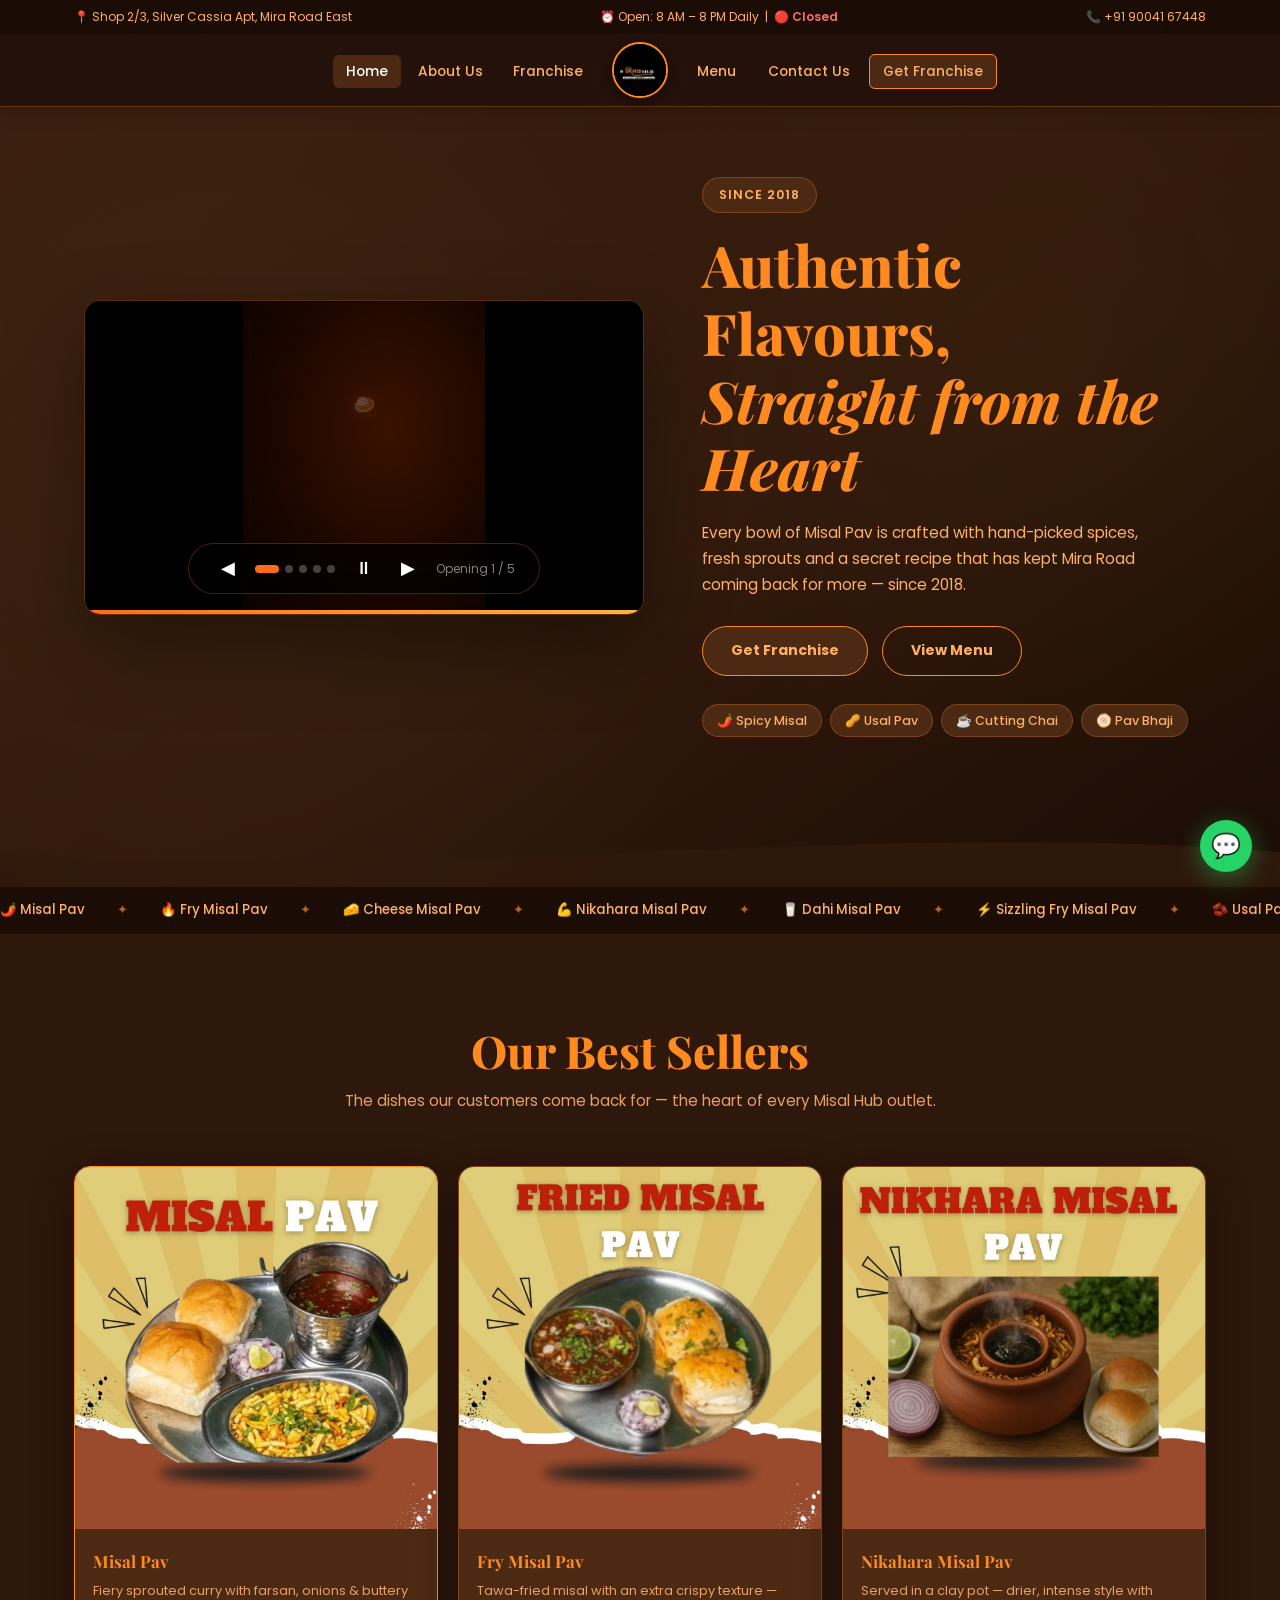
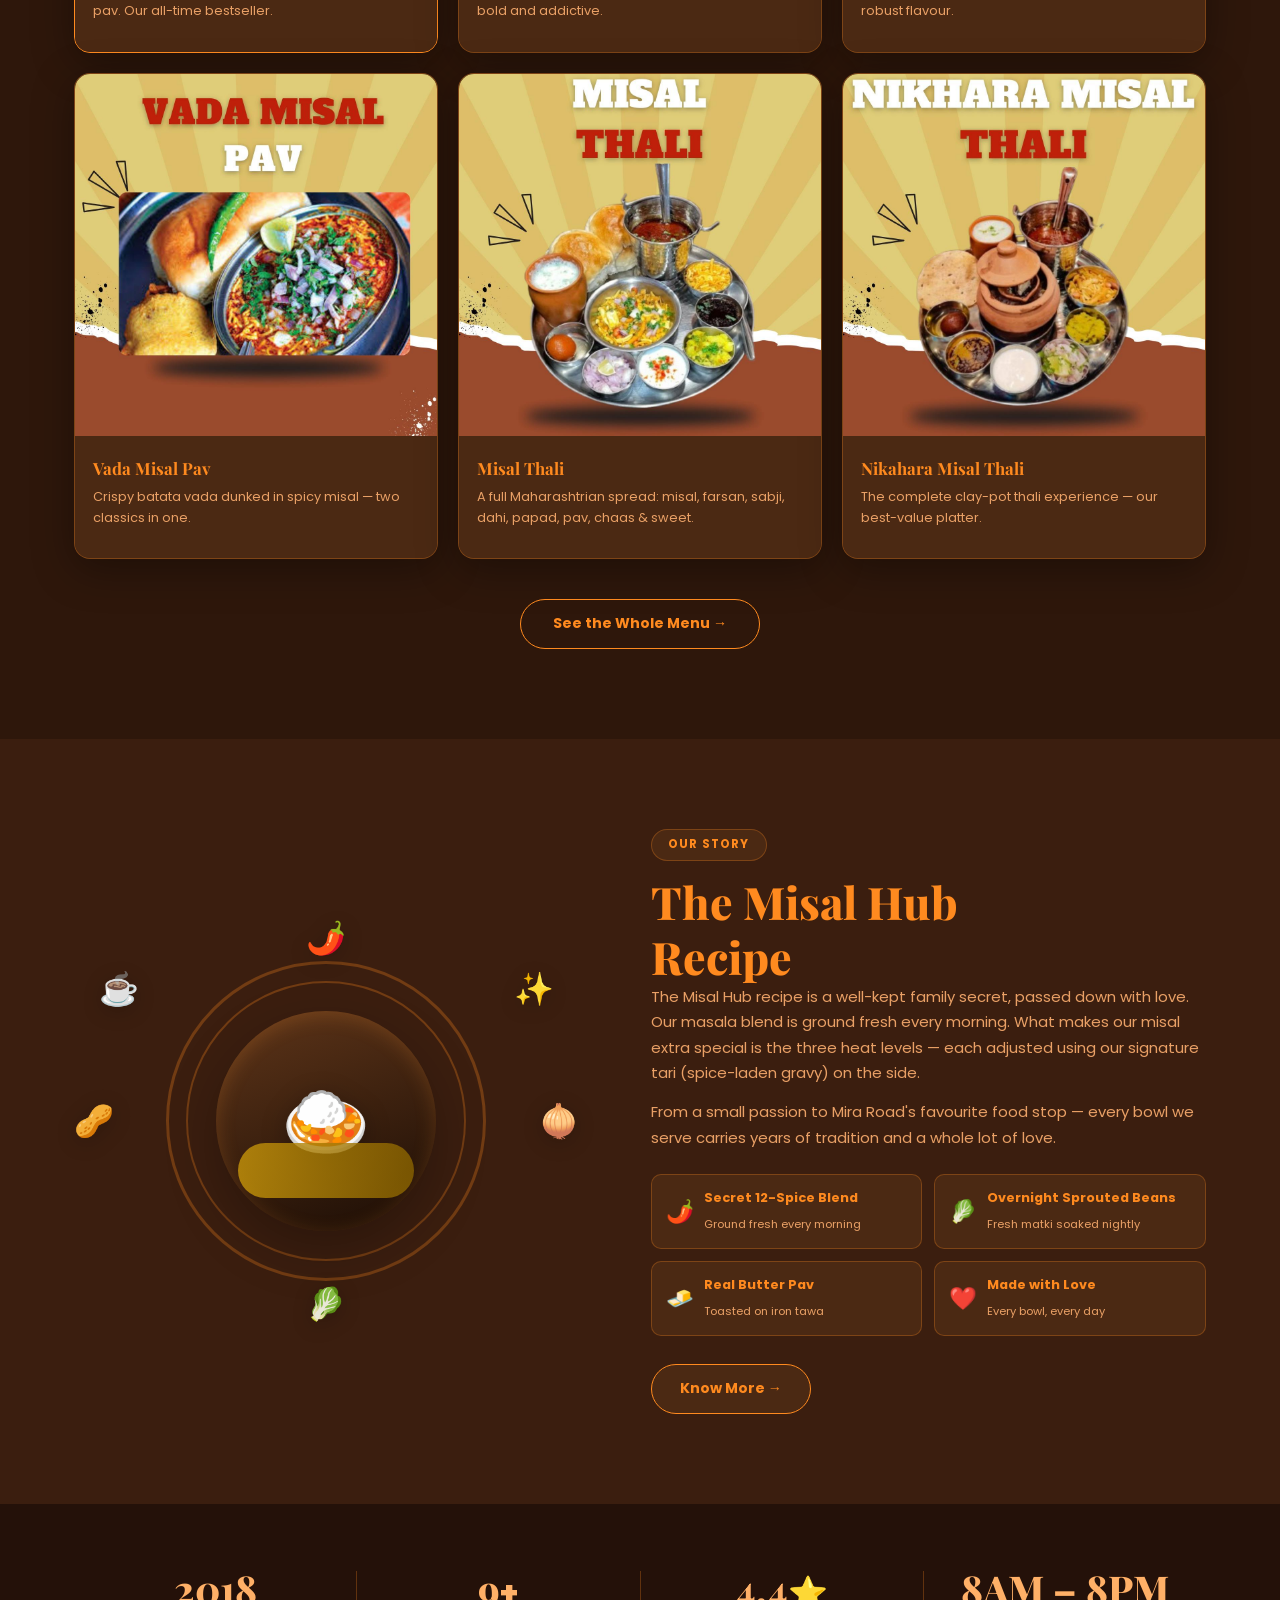
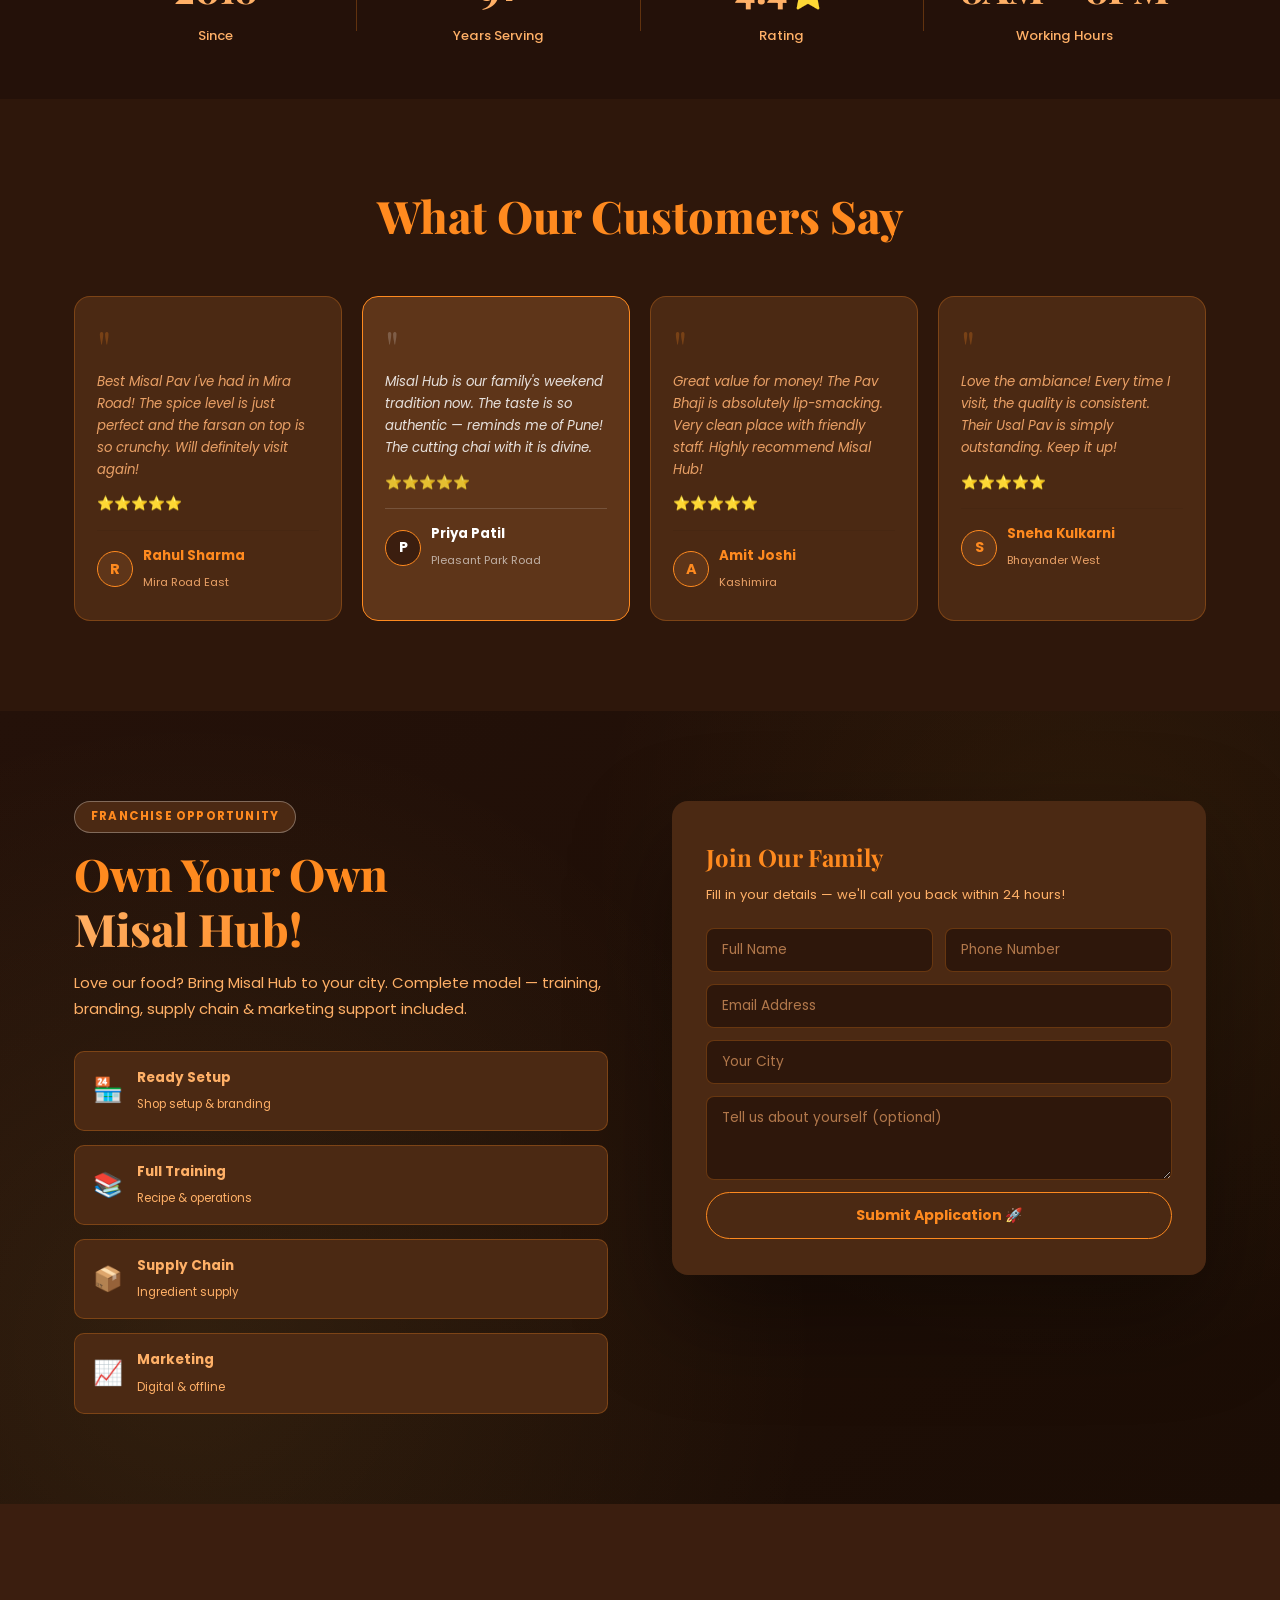
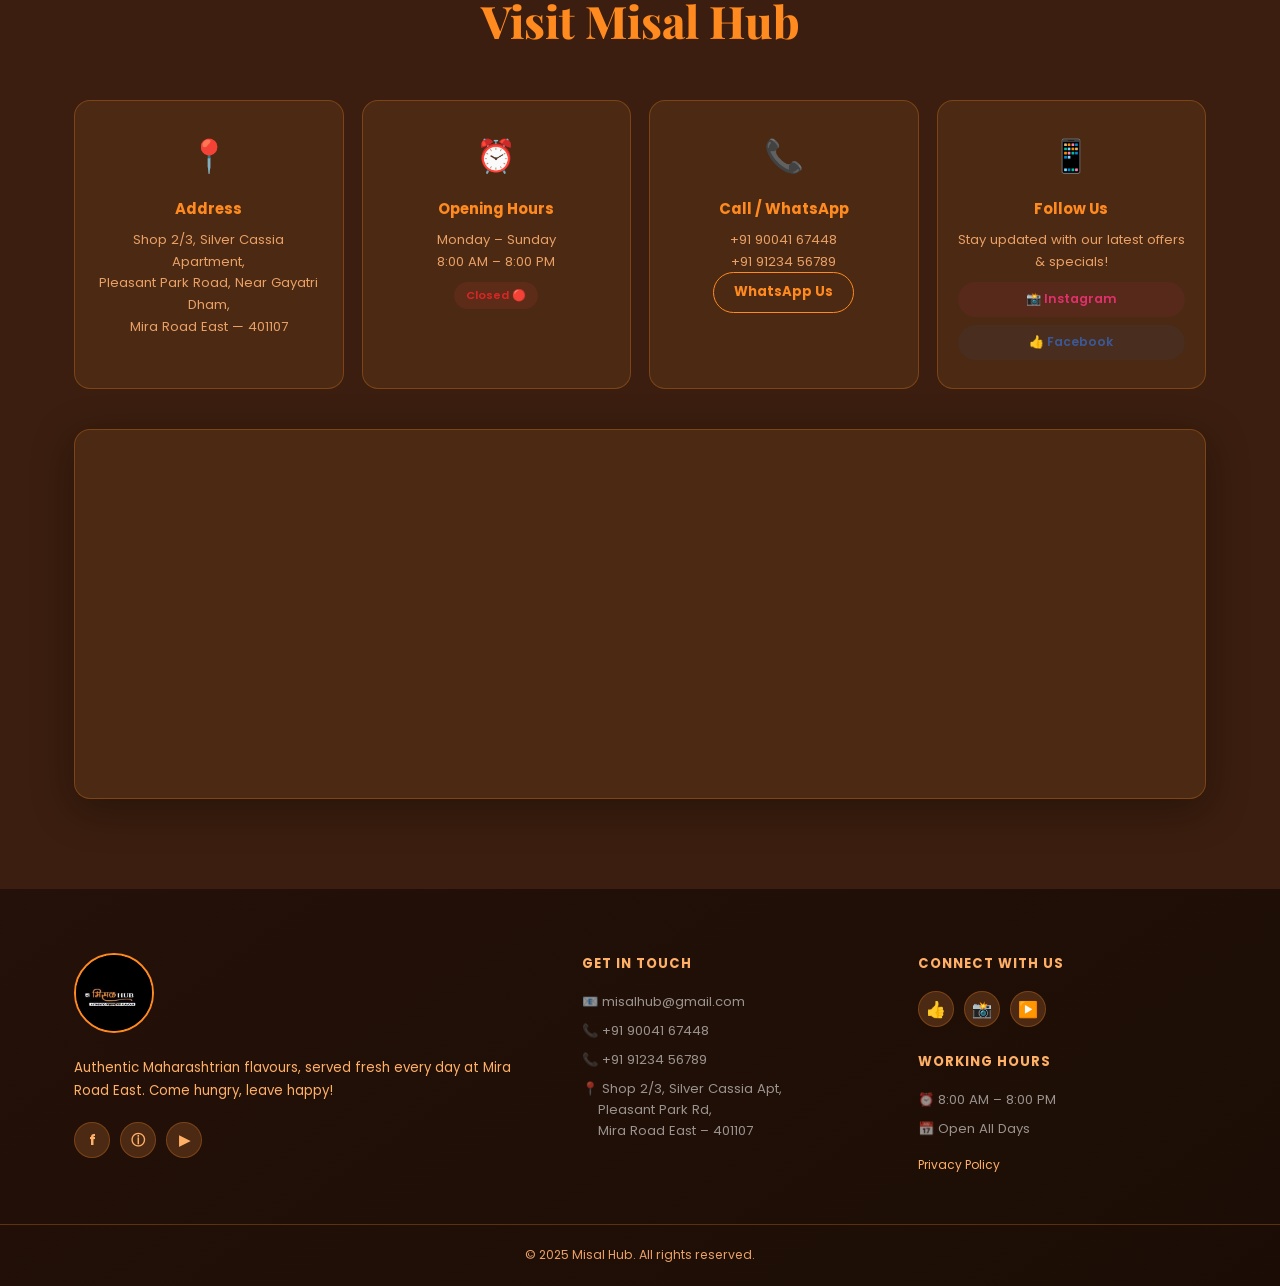
==== index.html @ 24d2374c "Franchise-focused Misal Hub site: brown/orange theme, best sellers, founders Co-Authored-By: Claude " ====
<!DOCTYPE html>
<html lang="en">
<head>
  <meta charset="UTF-8"/>
  <meta name="viewport" content="width=device-width, initial-scale=1.0"/>
  <title>Misal Hub – Authentic Misal Pav | Mira Road East</title>
  <meta name="description" content="Misal Hub – Authentic Maharashtrian Misal Pav in Mira Road East. Visit us at Shop 2/3, Silver Cassia Apartment."/>
  <link rel="preconnect" href="https://fonts.googleapis.com"/>
  <link href="https://fonts.googleapis.com/css2?family=Playfair+Display:ital,wght@0,700;0,800;1,700&family=Poppins:wght@300;400;500;600;700;800&display=swap" rel="stylesheet"/>
  <link rel="stylesheet" href="style.css"/>
  <link rel="stylesheet" href="theme.css"/>
</head>
<body>

  <!-- ===== TOPBAR ===== -->
  <div class="topbar">
    <div class="topbar-inner">
      <span>📍 Shop 2/3, Silver Cassia Apt, Mira Road East</span>
      <span>⏰ Open: 8 AM – 8 PM Daily &nbsp;|&nbsp; <span class="open-live">🟢 Open Now</span></span>
      <span>📞 +91 90041 67448</span>
    </div>
  </div>

  <!-- ===== NAVBAR ===== -->
  <nav class="navbar" id="navbar">
    <div class="nav-inner">
      <!-- Left links -->
      <ul class="nav-links nav-left" id="navLeft">
        <li><a href="#home">Home</a></li>
        <li><a href="about.html">About Us</a></li>
        <li><a href="franchise.html">Franchise</a></li>
      </ul>

      <!-- Center logo -->
      <a href="#home" class="nav-logo">
        <img src="images (5).jpg" alt="Misal Hub Logo"/>
      </a>

      <!-- Right links -->
      <ul class="nav-links nav-right" id="navRight">
        <li><a href="menu.html">Menu</a></li>
        <li><a href="#contact">Contact Us</a></li>
        <li><a href="franchise.html" class="btn-franchise">Get Franchise</a></li>
      </ul>

      <!-- Hamburger (mobile) -->
      <button class="hamburger" id="hamburger">
        <span></span><span></span><span></span>
      </button>
    </div>

    <!-- Mobile drawer -->
    <div class="mobile-drawer" id="mobileDrawer">
      <a href="#home">Home</a>
      <a href="about.html">About Us</a>
      <a href="franchise.html">Franchise</a>
      <a href="menu.html">Menu</a>
      <a href="#contact">Contact Us</a>
      <a href="franchise.html" class="drawer-cta">Get Franchise</a>
    </div>
  </nav>

  <!-- ===== HERO ===== -->
  <section class="hero" id="home">
    <div class="hero-bg-pattern"></div>
    <div class="container hero-grid">

      <!-- Left: promo video / animated visual -->
      <div class="hero-media">
        <div class="hero-video-card">
          <div class="hvc-inner">
            <!-- AI promo video. To use a real video file instead, replace the iframe with:
                 <video src="videos/misalhub.mp4" autoplay muted loop playsinline></video> -->
            <iframe src="promo.html" title="Misal Hub promo video" loading="lazy" allow="autoplay"></iframe>
          </div>
        </div>
      </div>

      <!-- Right: text -->
      <div class="hero-text">
        <div class="hero-eyebrow">Since 2018</div>
        <h1 class="hero-h1">
          Authentic Flavours,<br/>
          <em>Straight from the Heart</em>
        </h1>
        <p class="hero-desc">
          Every bowl of Misal Pav is crafted with hand-picked spices, fresh sprouts and a secret recipe that has kept Mira Road coming back for more — since 2018.
        </p>
        <div class="hero-btns">
          <a href="franchise.html" class="btn btn-gold">Get Franchise</a>
          <a href="menu.html" class="btn btn-outline-w">View Menu</a>
        </div>
        <div class="hero-pills">
          <span>🌶️ Spicy Misal</span>
          <span>🥜 Usal Pav</span>
          <span>☕ Cutting Chai</span>
          <span>🫓 Pav Bhaji</span>
        </div>
      </div>

    </div>
    <div class="hero-wave">
      <svg viewBox="0 0 1440 90" preserveAspectRatio="none"><path d="M0,45 C480,90 960,0 1440,45 L1440,90 L0,90 Z" fill="#fff"/></svg>
    </div>
  </section>

  <!-- ===== MARQUEE ===== -->
  <div class="marquee-bar">
    <div class="marquee-track">
      <span>🌶️ Misal Pav</span><span class="dot">✦</span>
      <span>🔥 Fry Misal Pav</span><span class="dot">✦</span>
      <span>🧀 Cheese Misal Pav</span><span class="dot">✦</span>
      <span>💪 Nikahara Misal Pav</span><span class="dot">✦</span>
      <span>🥛 Dahi Misal Pav</span><span class="dot">✦</span>
      <span>⚡ Sizzling Fry Misal Pav</span><span class="dot">✦</span>
      <span>🫘 Usal Pav</span><span class="dot">✦</span>
      <span>🍱 Misal Thali</span><span class="dot">✦</span>
      <span>🔥 Chulha Misal</span><span class="dot">✦</span>
      <span>🟤 Vada Pav</span><span class="dot">✦</span>
      <span>🧀 Cheese Grill Vada Pav</span><span class="dot">✦</span>
      <span>🥪 Grill Sandwich</span><span class="dot">✦</span>
      <span>🥟 Kanda Bhajiya</span><span class="dot">✦</span>
      <span>☕ Cutting Chai</span><span class="dot">✦</span>
      <span>🍹 Kokam Sarbat</span><span class="dot">✦</span>
      <span>🫓 Chole Puri</span><span class="dot">✦</span>
      <span>🌾 Kande Pohe</span><span class="dot">✦</span>
      <span>🍟 Peri Peri Fries</span><span class="dot">✦</span>
      <span>🌶️ Misal Pav</span><span class="dot">✦</span>
      <span>🔥 Fry Misal Pav</span><span class="dot">✦</span>
      <span>🧀 Cheese Misal Pav</span><span class="dot">✦</span>
      <span>💪 Nikahara Misal Pav</span><span class="dot">✦</span>
      <span>🥛 Dahi Misal Pav</span><span class="dot">✦</span>
      <span>⚡ Sizzling Fry Misal Pav</span><span class="dot">✦</span>
      <span>🫘 Usal Pav</span><span class="dot">✦</span>
      <span>🍱 Misal Thali</span><span class="dot">✦</span>
      <span>🔥 Chulha Misal</span><span class="dot">✦</span>
      <span>🟤 Vada Pav</span><span class="dot">✦</span>
      <span>🧀 Cheese Grill Vada Pav</span><span class="dot">✦</span>
      <span>🥪 Grill Sandwich</span><span class="dot">✦</span>
      <span>🥟 Kanda Bhajiya</span><span class="dot">✦</span>
      <span>☕ Cutting Chai</span><span class="dot">✦</span>
      <span>🍹 Kokam Sarbat</span><span class="dot">✦</span>
      <span>🫓 Chole Puri</span><span class="dot">✦</span>
      <span>🌾 Kande Pohe</span><span class="dot">✦</span>
      <span>🍟 Peri Peri Fries</span><span class="dot">✦</span>
    </div>
  </div>

  <!-- ===== MISAL HUB SPECIAL ===== -->
  <section class="special" id="menu">
    <div class="container">
      <div class="section-hd">
        <h2 class="section-title">Our <span class="gold">Best Sellers</span></h2>
        <p>The dishes our customers come back for — the heart of every Misal Hub outlet.</p>
      </div>
      <div class="special-grid">

        <div class="special-card featured-card">
          <div class="sc-img-wrap">
            <div class="sc-img sc-img-1">
              <img class="sc-photo" src="images/menu/misal-pav.jpg" alt="Misal Pav" loading="lazy" onerror="this.remove()"/>
            </div>
          </div>
          <div class="sc-info">
            <h3>Misal Pav</h3>
            <p>Fiery sprouted curry with farsan, onions & buttery pav. Our all-time bestseller.</p>
          </div>
        </div>

        <div class="special-card">
          <div class="sc-img-wrap">
            <div class="sc-img sc-img-1">
              <img class="sc-photo" src="images/menu/fry-misal-pav.jpg" alt="Fry Misal Pav" loading="lazy" onerror="this.remove()"/>
            </div>
          </div>
          <div class="sc-info">
            <h3>Fry Misal Pav</h3>
            <p>Tawa-fried misal with an extra crispy texture — bold and addictive.</p>
          </div>
        </div>

        <div class="special-card">
          <div class="sc-img-wrap">
            <div class="sc-img sc-img-1">
              <img class="sc-photo" src="images/menu/nikahara-misal-pav.jpg" alt="Nikahara Misal Pav" loading="lazy" onerror="this.remove()"/>
            </div>
          </div>
          <div class="sc-info">
            <h3>Nikahara Misal Pav</h3>
            <p>Served in a clay pot — drier, intense style with robust flavour.</p>
          </div>
        </div>

        <div class="special-card">
          <div class="sc-img-wrap">
            <div class="sc-img sc-img-1">
              <img class="sc-photo" src="images/menu/vada-misal-pav.jpg" alt="Vada Misal Pav" loading="lazy" onerror="this.remove()"/>
            </div>
          </div>
          <div class="sc-info">
            <h3>Vada Misal Pav</h3>
            <p>Crispy batata vada dunked in spicy misal — two classics in one.</p>
          </div>
        </div>

        <div class="special-card">
          <div class="sc-img-wrap">
            <div class="sc-img sc-img-1">
              <img class="sc-photo" src="images/menu/misal-thali.jpg" alt="Misal Thali" loading="lazy" onerror="this.remove()"/>
            </div>
          </div>
          <div class="sc-info">
            <h3>Misal Thali</h3>
            <p>A full Maharashtrian spread: misal, farsan, sabji, dahi, papad, pav, chaas & sweet.</p>
          </div>
        </div>

        <div class="special-card">
          <div class="sc-img-wrap">
            <div class="sc-img sc-img-1">
              <img class="sc-photo" src="images/menu/nikahara-misal-thali.jpg" alt="Nikahara Misal Thali" loading="lazy" onerror="this.remove()"/>
            </div>
          </div>
          <div class="sc-info">
            <h3>Nikahara Misal Thali</h3>
            <p>The complete clay-pot thali experience — our best-value platter.</p>
          </div>
        </div>

      </div>

      <div class="menu-cta-row">
        <a href="menu.html" class="btn btn-outline-dark">See the Whole Menu →</a>
      </div>
    </div>
  </section>

  <!-- ===== ABOUT — circular food image + floating mascots ===== -->
  <section class="about" id="about">
    <div class="container about-grid">

      <!-- left: circular plate with floating mascots -->
      <div class="about-visual">
        <div class="about-ring-outer">
          <div class="about-ring-mid">
            <div class="about-plate">
              <div class="ap-bowl">🍛</div>
              <div class="ap-farsan"></div>
              <div class="ap-pav">🍞</div>
            </div>
          </div>
        </div>
        <!-- floating cartoon mascots -->
        <div class="mascot m-top">🌶️</div>
        <div class="mascot m-left">🥜</div>
        <div class="mascot m-right">🧅</div>
        <div class="mascot m-bottom">🥬</div>
        <div class="mascot m-topleft">☕</div>
        <div class="mascot m-topright">✨</div>
      </div>

      <!-- right: text -->
      <div class="about-copy">
        <div class="pill-tag">Our Story</div>
        <h2 class="section-title">The Misal Hub<br/><span class="gold">Recipe</span></h2>
        <p>The Misal Hub recipe is a well-kept family secret, passed down with love. Our masala blend is ground fresh every morning. What makes our misal extra special is the three heat levels — each adjusted using our signature tari (spice-laden gravy) on the side.</p>
        <p>From a small passion to Mira Road's favourite food stop — every bowl we serve carries years of tradition and a whole lot of love.</p>
        <div class="about-feats">
          <div class="af"><span>🌶️</span><div><strong>Secret 12-Spice Blend</strong><small>Ground fresh every morning</small></div></div>
          <div class="af"><span>🥬</span><div><strong>Overnight Sprouted Beans</strong><small>Fresh matki soaked nightly</small></div></div>
          <div class="af"><span>🧈</span><div><strong>Real Butter Pav</strong><small>Toasted on iron tawa</small></div></div>
          <div class="af"><span>❤️</span><div><strong>Made with Love</strong><small>Every bowl, every day</small></div></div>
        </div>
        <a href="about.html" class="btn btn-gold" style="margin-top:28px;display:inline-flex;">Know More →</a>
      </div>
    </div>
  </section>

  <!-- Stats bar -->
  <div class="stats-cream">
    <div class="container stats-row">
      <div class="stat-block">
        <span class="sn">2018</span>
        <p>Since</p>
      </div>
      <div class="stat-divider"></div>
      <div class="stat-block">
        <span class="sn" data-target="10">0</span><span class="ss">+</span>
        <p>Years Serving</p>
      </div>
      <div class="stat-divider"></div>
      <div class="stat-block">
        <span class="sn" data-target="4.4" data-decimal="1">0</span><span class="ss">⭐</span>
        <p>Rating</p>
      </div>
      <div class="stat-divider"></div>
      <div class="stat-block">
        <span class="sn">8AM – 8PM</span>
        <p>Working Hours</p>
      </div>
    </div>
  </div>

  <!-- ===== TESTIMONIALS ===== -->
  <section class="testimonials">
    <div class="container">
      <div class="section-hd">
        <h2 class="section-title">What Our <span class="gold">Customers Say</span></h2>
      </div>
      <div class="testi-grid">
        <div class="testi-card reveal">
          <div class="tc-quote">"</div>
          <p>Best Misal Pav I've had in Mira Road! The spice level is just perfect and the farsan on top is so crunchy. Will definitely visit again!</p>
          <div class="tc-stars">⭐⭐⭐⭐⭐</div>
          <div class="tc-person">
            <div class="tc-av">R</div>
            <div><strong>Rahul Sharma</strong><small>Mira Road East</small></div>
          </div>
        </div>
        <div class="testi-card highlight reveal">
          <div class="tc-quote">"</div>
          <p>Misal Hub is our family's weekend tradition now. The taste is so authentic — reminds me of Pune! The cutting chai with it is divine.</p>
          <div class="tc-stars">⭐⭐⭐⭐⭐</div>
          <div class="tc-person">
            <div class="tc-av">P</div>
            <div><strong>Priya Patil</strong><small>Pleasant Park Road</small></div>
          </div>
        </div>
        <div class="testi-card reveal">
          <div class="tc-quote">"</div>
          <p>Great value for money! The Pav Bhaji is absolutely lip-smacking. Very clean place with friendly staff. Highly recommend Misal Hub!</p>
          <div class="tc-stars">⭐⭐⭐⭐⭐</div>
          <div class="tc-person">
            <div class="tc-av">A</div>
            <div><strong>Amit Joshi</strong><small>Kashimira</small></div>
          </div>
        </div>
        <div class="testi-card reveal">
          <div class="tc-quote">"</div>
          <p>Love the ambiance! Every time I visit, the quality is consistent. Their Usal Pav is simply outstanding. Keep it up!</p>
          <div class="tc-stars">⭐⭐⭐⭐⭐</div>
          <div class="tc-person">
            <div class="tc-av">S</div>
            <div><strong>Sneha Kulkarni</strong><small>Bhayander West</small></div>
          </div>
        </div>
      </div>
    </div>
  </section>

  <!-- ===== FRANCHISE ===== -->
  <section class="franchise" id="franchise">
    <div class="franchise-gold-bg">
      <div class="container franchise-grid">
        <div class="franchise-copy">
          <div class="pill-tag light">Franchise Opportunity</div>
          <h2 class="section-title white">Own Your Own<br/><span class="gold-text">Misal Hub!</span></h2>
          <p>Love our food? Bring Misal Hub to your city. Complete model — training, branding, supply chain & marketing support included.</p>
          <div class="fr-perks">
            <div class="fr-perk reveal"><span>🏪</span><div><strong>Ready Setup</strong><small>Shop setup & branding</small></div></div>
            <div class="fr-perk reveal"><span>📚</span><div><strong>Full Training</strong><small>Recipe & operations</small></div></div>
            <div class="fr-perk reveal"><span>📦</span><div><strong>Supply Chain</strong><small>Ingredient supply</small></div></div>
            <div class="fr-perk reveal"><span>📈</span><div><strong>Marketing</strong><small>Digital & offline</small></div></div>
          </div>
        </div>
        <div class="franchise-form-wrap">
          <div class="franchise-form-card">
            <h3>Join Our Family</h3>
            <p class="fc-sub">Fill in your details — we'll call you back within 24 hours!</p>
            <form id="franchiseForm">
              <div class="form-row">
                <input type="text" placeholder="Full Name" required/>
                <input type="tel" placeholder="Phone Number" required/>
              </div>
              <input type="email" placeholder="Email Address" required/>
              <input type="text" placeholder="Your City" required/>
              <textarea placeholder="Tell us about yourself (optional)" rows="3"></textarea>
              <button type="submit" class="btn btn-gold full-w">Submit Application 🚀</button>
            </form>
          </div>
        </div>
      </div>
    </div>
  </section>

  <!-- ===== CONTACT ===== -->
  <section class="contact" id="contact">
    <div class="container">
      <div class="section-hd">
        <h2 class="section-title">Visit <span class="gold">Misal Hub</span></h2>
      </div>
      <div class="contact-grid">
        <div class="contact-card reveal">
          <div class="cc-icon">📍</div>
          <h4>Address</h4>
          <p>Shop 2/3, Silver Cassia Apartment,<br/>Pleasant Park Road, Near Gayatri Dham,<br/>Mira Road East — 401107</p>
        </div>
        <div class="contact-card reveal">
          <div class="cc-icon">⏰</div>
          <h4>Opening Hours</h4>
          <p>Monday – Sunday<br/>8:00 AM – 8:00 PM</p>
          <span class="open-badge">Open Now 🟢</span>
        </div>
        <div class="contact-card reveal">
          <div class="cc-icon">📞</div>
          <h4>Call / WhatsApp</h4>
          <p>+91 90041 67448<br/>+91 91234 56789</p>
          <a href="https://wa.me/919004167448" class="btn btn-gold btn-sm" target="_blank">WhatsApp Us</a>
        </div>
        <div class="contact-card reveal">
          <div class="cc-icon">📱</div>
          <h4>Follow Us</h4>
          <p>Stay updated with our latest offers & specials!</p>
          <div class="soc-row">
            <a href="#" class="soc-btn ig">📸 Instagram</a>
            <a href="#" class="soc-btn fb">👍 Facebook</a>
          </div>
        </div>
      </div>
      <div class="map-wrap reveal">
        <iframe src="https://www.google.com/maps/embed?pb=!1m18!1m12!1m3!1d3763.2637845027457!2d72.85905!3d19.28920!2m3!1f0!2f0!3f0!3m2!1i1024!2i768!4f13.1!3m3!1m2!1s0x0%3A0x0!2zMTnCsDE3JzIxLjEiTiA3MsKwNTEnMzIuNiJF!5e0!3m2!1sen!2sin!4v1234567890"
          width="100%" height="360" style="border:0;" allowfullscreen="" loading="lazy" title="Misal Hub Location"></iframe>
      </div>
    </div>
  </section>

  <!-- ===== FOOTER ===== -->
  <footer class="footer">
    <div class="footer-gold">
      <div class="container footer-grid">
        <div class="footer-brand">
          <img src="images (5).jpg" alt="Misal Hub" class="footer-logo"/>
          <p>Authentic Maharashtrian flavours, served fresh every day at Mira Road East. Come hungry, leave happy!</p>
          <div class="footer-socials">
            <a href="#" class="fs-btn fb-btn">f</a>
            <a href="#" class="fs-btn ig-btn">&#9432;</a>
            <a href="#" class="fs-btn yt-btn">▶</a>
          </div>
        </div>
        <div class="footer-col">
          <h5>Get In Touch</h5>
          <ul>
            <li>📧 misalhub@gmail.com</li>
            <li>📞 +91 90041 67448</li>
            <li>📞 +91 91234 56789</li>
            <li>📍 Shop 2/3, Silver Cassia Apt,<br/>&nbsp;&nbsp;&nbsp;&nbsp;Pleasant Park Rd,<br/>&nbsp;&nbsp;&nbsp;&nbsp;Mira Road East – 401107</li>
          </ul>
        </div>
        <div class="footer-col">
          <h5>Connect With Us</h5>
          <div class="footer-social-icons">
            <a href="#" title="Facebook">👍</a>
            <a href="#" title="Instagram">📸</a>
            <a href="#" title="YouTube">▶️</a>
          </div>
          <h5 style="margin-top:24px;">Working Hours</h5>
          <ul>
            <li>⏰ 8:00 AM – 8:00 PM</li>
            <li>📅 Open All Days</li>
          </ul>
          <a href="#" class="footer-privacy">Privacy Policy</a>
        </div>
      </div>
      <div class="footer-bottom">
        <p>© 2025 Misal Hub. All rights reserved.</p>
      </div>
    </div>
  </footer>

  <!-- WhatsApp float -->
  <a href="https://wa.me/919004167448" class="wa-float" target="_blank" title="Chat on WhatsApp">💬</a>

  <!-- Scroll top -->
  <button class="scroll-top" id="scrollTop">↑</button>

  <script src="script.js"></script>
</body>
</html>
---- style.css ----
/* ============================================
   MISAL HUB — STYLESHEET v3
   Golden theme inspired by baithack.com
   ============================================ */

@import url('https://fonts.googleapis.com/css2?family=Playfair+Display:ital,wght@0,700;0,800;1,700&family=Poppins:wght@300;400;500;600;700;800&display=swap');

:root {
  --gold:       #C8960A;
  --gold-dark:  #A67800;
  --gold-light: #E8B020;
  --gold-bg:    #B8860B;
  --gold-deep:  #8B6400;
  --red:        #C8291A;
  --green:      #2D7A2D;
  --amber:      #D4820A;
  --dark:       #1A0A00;
  --text:       #2C1A00;
  --text-lt:    #6B4A20;
  --cream:      #FFF9F0;
  --cream-2:    #FFF3DE;
  --white:      #FFFFFF;
  --border:     rgba(200,150,10,0.2);
  --shadow:     0 10px 40px rgba(0,0,0,0.1);
  --shadow-lg:  0 20px 60px rgba(0,0,0,0.15);
  --r:          16px;
  --r-sm:       10px;
  --t:          0.28s cubic-bezier(0.4,0,0.2,1);
}

*, *::before, *::after { margin:0; padding:0; box-sizing:border-box; }
html { scroll-behavior: smooth; }
body { font-family:'Poppins',sans-serif; background:#fff; color:var(--text); line-height:1.7; overflow-x:hidden; }
::-webkit-scrollbar { width:5px; }
::-webkit-scrollbar-track { background:var(--cream); }
::-webkit-scrollbar-thumb { background:var(--gold); border-radius:3px; }

.container { max-width:1180px; margin:0 auto; padding:0 24px; }
.gold { color:var(--gold); }
.white { color:#fff; }
.gold-text {
  background: linear-gradient(120deg, #FFD700, #E8B020);
  -webkit-background-clip: text; -webkit-text-fill-color: transparent; background-clip: text;
}

.section-title {
  font-family:'Playfair Display',serif;
  font-size: clamp(1.9rem,3.5vw,2.8rem);
  font-weight:800; line-height:1.22; color:var(--dark);
}
.section-title.white { color:#fff; }
.section-hd { text-align:center; margin-bottom:52px; }
.section-hd p { color:var(--text-lt); margin-top:10px; font-size:0.95rem; }

.pill-tag {
  display:inline-flex; align-items:center;
  background:rgba(200,150,10,0.1); border:1px solid rgba(200,150,10,0.3);
  color:var(--gold); padding:5px 16px; border-radius:50px;
  font-size:0.73rem; font-weight:700; letter-spacing:1.2px;
  text-transform:uppercase; margin-bottom:14px;
}
.pill-tag.light { background:rgba(255,255,255,0.15); border-color:rgba(255,255,255,0.3); color:#fff; }

/* BUTTONS */
.btn {
  display:inline-flex; align-items:center; gap:8px;
  padding:12px 28px; border-radius:50px;
  font-family:'Poppins',sans-serif; font-size:0.88rem; font-weight:700;
  text-decoration:none; cursor:pointer; border:none;
  transition:all var(--t); white-space:nowrap;
}
.btn-gold { background:var(--gold); color:#fff; box-shadow:0 6px 22px rgba(200,150,10,0.4); }
.btn-gold:hover { background:var(--gold-light); transform:translateY(-2px); box-shadow:0 10px 28px rgba(200,150,10,0.5); }
.btn-outline-w { background:transparent; color:#fff; border:2px solid rgba(255,255,255,0.7); }
.btn-outline-w:hover { background:rgba(255,255,255,0.15); transform:translateY(-2px); }
.btn-outline-gold { background:transparent; color:#fff; border:2px solid #fff; padding:11px 32px; }
.btn-outline-gold:hover { background:#fff; color:var(--gold-dark); }
.btn-sm { padding:8px 20px; font-size:0.82rem; }
.btn-franchise {
  background:var(--gold); color:#fff; padding:9px 22px; border-radius:6px;
  font-size:0.82rem; font-weight:700; text-decoration:none;
  box-shadow:0 4px 16px rgba(200,150,10,0.4);
  transition:all var(--t);
}
.btn-franchise:hover { background:var(--gold-light); transform:translateY(-2px); }
.full-w { width:100%; justify-content:center; }

/* ===== TOPBAR ===== */
.topbar {
  background:var(--dark);
  padding:7px 0;
  font-size:0.75rem;
  color:rgba(255,255,255,0.65);
}
.topbar-inner {
  max-width:1180px; margin:0 auto; padding:0 24px;
  display:flex; justify-content:space-between; align-items:center;
  flex-wrap:wrap; gap:8px;
}
.open-live { color:#4ade80; font-weight:600; }

/* ===== NAVBAR ===== */
.navbar {
  position:sticky; top:0; z-index:1000;
  background:var(--gold-bg);
  box-shadow:0 3px 20px rgba(0,0,0,0.2);
  transition:all var(--t);
}
.navbar.scrolled { background:rgba(184,134,11,0.97); backdrop-filter:blur(12px); }

.nav-inner {
  max-width:1180px; margin:0 auto; padding:0 24px;
  display:grid; grid-template-columns:1fr auto 1fr;
  align-items:center; height:72px;
  gap:16px;
}
.nav-links { display:flex; list-style:none; align-items:center; gap:4px; }
.nav-left  { justify-content:flex-end; }
.nav-right { justify-content:flex-start; gap:6px; }
.nav-links a {
  text-decoration:none; color:rgba(255,255,255,0.88);
  font-size:0.86rem; font-weight:500; padding:7px 13px;
  border-radius:6px; transition:all var(--t);
}
.nav-links a:hover, .nav-links a.active {
  color:#fff; background:rgba(255,255,255,0.15);
}

.nav-logo {
  display:flex; align-items:center; justify-content:center;
  text-decoration:none;
}
.nav-logo img {
  height:56px; width:56px;
  border-radius:50%;
  object-fit:cover;
  border:2px solid rgba(255,255,255,0.4);
  box-shadow:0 4px 16px rgba(0,0,0,0.3);
  transition:all var(--t);
}
.nav-logo img:hover { transform:scale(1.05); border-color:rgba(255,255,255,0.8); }

.hamburger {
  display:none; flex-direction:column; gap:5px;
  background:none; border:none; cursor:pointer; padding:4px;
}
.hamburger span {
  display:block; width:22px; height:2px;
  background:#fff; border-radius:2px; transition:all var(--t);
}

/* mobile drawer */
.mobile-drawer {
  display:none; flex-direction:column; gap:0;
  background:var(--gold-dark); padding-bottom:12px;
}
.mobile-drawer a {
  text-decoration:none; color:rgba(255,255,255,0.88);
  font-size:0.9rem; font-weight:500;
  padding:13px 24px; border-bottom:1px solid rgba(255,255,255,0.08);
  transition:all var(--t);
}
.mobile-drawer a:hover { background:rgba(255,255,255,0.1); color:#fff; }
.mobile-drawer .drawer-cta {
  margin:12px 24px 0; background:var(--gold-light);
  border-radius:8px; text-align:center; border:none;
}
.mobile-drawer.open { display:flex; }

/* ===== HERO ===== */
.hero {
  background:linear-gradient(145deg, var(--gold-bg) 0%, var(--gold-dark) 60%, #6B4800 100%);
  padding:70px 0 0; position:relative; overflow:hidden;
}
.hero-bg-pattern {
  position:absolute; inset:0;
  background-image: radial-gradient(circle at 20% 50%, rgba(255,220,100,0.08) 0%, transparent 50%),
                    radial-gradient(circle at 80% 30%, rgba(255,200,50,0.06) 0%, transparent 40%);
  pointer-events:none;
}
.hero-grid {
  display:grid; grid-template-columns:1fr 1fr;
  gap:48px; align-items:center;
  padding-bottom:80px;
}

/* hero media / animated card */
.hero-media { display:flex; justify-content:center; align-items:center; }
.hero-video-card {
  position:relative; width:380px; height:300px;
}
.hvc-inner {
  width:100%; height:100%;
  background:rgba(0,0,0,0.35);
  border-radius:var(--r);
  border:1px solid rgba(255,220,100,0.2);
  overflow:hidden;
  position:relative;
  box-shadow:0 30px 80px rgba(0,0,0,0.4);
  backdrop-filter:blur(4px);
}

/* food scene inside card */
.food-scene {
  position:absolute; inset:0;
  display:flex; align-items:center; justify-content:center;
  gap:20px;
}
.fs-plate {
  width:150px; height:150px;
  background:linear-gradient(180deg, #c43a00, #8b2200);
  border-radius:50%;
  display:flex; align-items:center; justify-content:center;
  position:relative;
  box-shadow:0 10px 30px rgba(0,0,0,0.4);
  animation:platePulse 3s ease-in-out infinite;
}
@keyframes platePulse { 0%,100%{transform:scale(1);} 50%{transform:scale(1.03);} }
.fs-curry {
  position:absolute; inset:10px; background:linear-gradient(160deg,#d44500,#8b2200);
  border-radius:50%; opacity:0.7;
}
.fs-farsan {
  position:absolute; bottom:20px; left:15px; right:15px; height:30px;
  background:linear-gradient(90deg,#c8960a,#8b6400);
  border-radius:30px; opacity:0.85;
}
.fs-garnish {
  position:relative; z-index:2; font-size:2.5rem;
  animation:garnishBob 2s ease-in-out infinite;
}
@keyframes garnishBob { 0%,100%{transform:translateY(0);} 50%{transform:translateY(-6px);} }

.fs-pav {
  font-size:2.8rem;
  animation:pavBob 2.5s ease-in-out infinite;
  filter:drop-shadow(0 4px 8px rgba(0,0,0,0.3));
}
@keyframes pavBob { 0%,100%{transform:translateY(0) rotate(-5deg);} 50%{transform:translateY(-8px) rotate(5deg);} }

.fs-chai {
  position:absolute; top:20px; right:24px; font-size:2rem;
  animation:chaiBob 3s ease-in-out infinite reverse;
}
@keyframes chaiBob { 0%,100%{transform:translateY(0);} 50%{transform:translateY(-10px);} }

/* steam */
.steam {
  position:absolute; top:30px; width:4px;
  background:linear-gradient(180deg,transparent,rgba(255,255,255,0.2),transparent);
  border-radius:4px; animation:steamUp 3s ease-in-out infinite; opacity:0;
}
.s1 { left:38%; --d:3s; --del:0s; height:50px; }
.s2 { left:48%; --d:3.5s; --del:0.5s; height:65px; }
.s3 { left:58%; --d:4s; --del:1s; height:40px; }
@keyframes steamUp {
  0%   { opacity:0; transform:translateY(0) scaleX(1); }
  40%  { opacity:0.6; }
  100% { opacity:0; transform:translateY(-80px) scaleX(2); }
}

/* spice particles */
.spice-p {
  position:absolute; font-size:1.2rem;
  animation:spiceFloat var(--sd,4s) var(--sdel,0s) ease-in-out infinite;
}
.p1 { top:20%; left:10%; --sd:4s; --sdel:0s; }
.p2 { top:30%; right:10%; --sd:3s; --sdel:1s; }
.p3 { bottom:25%; left:15%; --sd:5s; --sdel:0.5s; }
@keyframes spiceFloat {
  0%,100%{transform:translateY(0) rotate(0deg);opacity:0.6;}
  50%{transform:translateY(-20px) rotate(20deg);opacity:1;}
}

.hvc-label {
  position:absolute; bottom:0; left:0; right:0;
  background:linear-gradient(0deg,rgba(0,0,0,0.7),transparent);
  padding:28px 16px 14px;
  font-size:0.82rem; color:rgba(255,255,255,0.8); font-weight:500;
  display:flex; align-items:center; gap:8px;
}
.hvc-badge {
  background:#e53e3e; color:#fff; font-size:0.65rem; font-weight:700;
  padding:2px 8px; border-radius:4px; letter-spacing:1px;
  animation:blink 1.5s ease-in-out infinite;
}
@keyframes blink { 0%,100%{opacity:1;} 50%{opacity:0.4;} }

/* floating chips around card */
.float-chip {
  position:absolute; background:#fff;
  border-radius:50px; padding:7px 16px;
  font-size:0.78rem; font-weight:700; color:var(--dark);
  box-shadow:0 6px 20px rgba(0,0,0,0.2);
  white-space:nowrap;
}
.fc1 { top:-16px; left:-10px; animation:chipFloat 4s ease-in-out infinite; }
.fc2 { top:40%; right:-20px; animation:chipFloat 5s ease-in-out infinite reverse; }
.fc3 { bottom:-16px; left:20%; animation:chipFloat 3.5s ease-in-out infinite; }
@keyframes chipFloat { 0%,100%{transform:translateY(0);} 50%{transform:translateY(-8px);} }

/* hero text */
.hero-text { color:#fff; }
.hero-eyebrow {
  display:inline-flex; align-items:center; gap:8px;
  background:rgba(255,255,255,0.12); border:1px solid rgba(255,255,255,0.25);
  color:rgba(255,255,255,0.85); padding:6px 16px; border-radius:50px;
  font-size:0.78rem; font-weight:600; letter-spacing:1px;
  text-transform:uppercase; margin-bottom:18px;
  animation:fadeUp 0.8s ease 0.1s both;
}
.hero-h1 {
  font-family:'Playfair Display',serif;
  font-size:clamp(2.3rem,4.5vw,3.6rem);
  font-weight:800; line-height:1.18; color:#fff;
  margin-bottom:18px;
  animation:fadeUp 0.8s ease 0.2s both;
}
.hero-h1 em { font-style:italic; color:#FFD700; -webkit-text-fill-color:#FFD700; }
.hero-desc {
  color:rgba(255,255,255,0.72); font-size:0.95rem; max-width:440px;
  margin-bottom:28px; animation:fadeUp 0.8s ease 0.3s both;
}
.hero-btns { display:flex; gap:14px; flex-wrap:wrap; margin-bottom:28px; animation:fadeUp 0.8s ease 0.4s both; }
.hero-pills { display:flex; flex-wrap:wrap; gap:8px; animation:fadeUp 0.8s ease 0.5s both; }
.hero-pills span {
  background:rgba(255,255,255,0.1); border:1px solid rgba(255,255,255,0.2);
  color:rgba(255,255,255,0.85); padding:5px 14px; border-radius:50px;
  font-size:0.78rem; font-weight:500;
}

.hero-wave { margin-top:0; line-height:0; }
.hero-wave svg { display:block; width:100%; height:70px; }

@keyframes fadeUp { from{opacity:0;transform:translateY(24px);} to{opacity:1;transform:translateY(0);} }

/* ===== MARQUEE ===== */
.marquee-bar { background:var(--dark); overflow:hidden; padding:12px 0; }
.marquee-track {
  display:flex; gap:32px; width:max-content;
  animation:marquee 22s linear infinite;
}
.marquee-track span { color:rgba(255,255,255,0.75); font-size:0.83rem; font-weight:500; white-space:nowrap; }
.marquee-track .dot { color:var(--gold); opacity:0.7; }
@keyframes marquee { from{transform:translateX(0);} to{transform:translateX(-50%);} }

/* ===== SPECIAL SECTION ===== */
.special { padding:90px 0; background:#fff; }

.special-grid {
  display:grid; grid-template-columns:repeat(4,1fr);
  gap:20px; margin-bottom:40px;
}
.special-card {
  background:#fff; border-radius:var(--r);
  border:1px solid rgba(0,0,0,0.07);
  overflow:hidden;
  box-shadow:var(--shadow);
  transition:all var(--t);
  display:flex; flex-direction:column;
}
.special-card:hover { transform:translateY(-8px); box-shadow:var(--shadow-lg); }
.featured-card { border-color:rgba(200,150,10,0.3); }

.sc-img-wrap { position:relative; }
.sc-img {
  height:220px; position:relative; overflow:hidden;
  display:flex; align-items:center; justify-content:center;
}
.sc-img-1 { background:linear-gradient(135deg,#1a0800,#3a1500); }
.sc-img-2 { background:linear-gradient(135deg,#0a1a08,#1a3a10); }
.sc-img-3 { background:linear-gradient(135deg,#1a0f00,#3a2200); }

/* food visual inside card */
.sc-food-visual {
  display:flex; flex-direction:column; align-items:center;
  animation:platePulse 3s ease-in-out infinite;
}
.sv-bowl { font-size:5rem; filter:drop-shadow(0 8px 16px rgba(0,0,0,0.4)); }
.sv-extras { display:flex; gap:8px; margin-top:6px; font-size:1.2rem; }

/* diagonal banner */
.sc-banner {
  position:absolute; bottom:0; left:0;
  width:0; height:0; display:flex; flex-direction:column;
  justify-content:flex-end; padding:16px 18px;
  clip-path:polygon(0 0, 55% 100%, 0 100%);
  width:160px; height:160px;
}
.sc-banner.red   { background:linear-gradient(135deg,#c8291a,#8b1a0f); }
.sc-banner.green { background:linear-gradient(135deg,#2d7a2d,#1a4a1a); }
.sc-banner.amber { background:linear-gradient(135deg,#d4820a,#8b5500); }
.sc-adj { font-size:1.3rem; font-weight:800; color:#fff; font-style:italic; line-height:1; }
.sc-noun { font-size:0.7rem; color:rgba(255,255,255,0.8); font-weight:600; letter-spacing:1px; text-transform:uppercase; }

/* mascot emoji floating on card */
.sc-mascot {
  position:absolute; top:12px; right:16px; font-size:2rem;
  animation:chipFloat 3s ease-in-out infinite;
  filter:drop-shadow(0 4px 8px rgba(0,0,0,0.3));
}

.sc-info { padding:18px 18px 8px; flex:1; }
.sc-info h3 { font-family:'Playfair Display',serif; font-size:1.05rem; color:var(--dark); margin-bottom:5px; }
.sc-info p { color:var(--text-lt); font-size:0.8rem; line-height:1.6; margin-bottom:8px; }
.sc-badge { display:inline-block; background:var(--gold); color:#fff; font-size:0.65rem; font-weight:700; padding:3px 10px; border-radius:50px; letter-spacing:0.5px; text-transform:uppercase; }

.sc-btn {
  margin:0 18px 18px;
  display:flex; align-items:center; justify-content:center; gap:6px;
  padding:11px 18px; border-radius:50px;
  background:var(--gold); color:#fff;
  font-size:0.82rem; font-weight:700; text-decoration:none;
  transition:all var(--t);
}
.sc-btn:hover { background:var(--gold-light); transform:translateY(-2px); }

.menu-cta-row { text-align:center; margin-top:16px; }
.btn-outline-dark {
  background:transparent; color:var(--dark); border:2px solid var(--dark);
  padding:12px 32px; border-radius:50px; font-weight:700; font-size:0.88rem;
  text-decoration:none; display:inline-flex; align-items:center; gap:8px; transition:all var(--t);
}
.btn-outline-dark:hover { background:var(--dark); color:#fff; transform:translateY(-2px); }

/* ===== ABOUT ===== */
.about { padding:90px 0; background:var(--cream); }
.about-grid { display:grid; grid-template-columns:1fr 1.1fr; gap:72px; align-items:center; }

/* circular plate visual */
.about-visual { position:relative; display:flex; align-items:center; justify-content:center; height:420px; }
.about-ring-outer {
  width:320px; height:320px; border-radius:50%;
  border:3px solid var(--gold);
  display:flex; align-items:center; justify-content:center;
  animation:ringRotate 20s linear infinite;
  position:relative;
}
@keyframes ringRotate { from{transform:rotate(0deg);} to{transform:rotate(360deg);} }
.about-ring-mid {
  width:280px; height:280px; border-radius:50%;
  border:2px solid rgba(200,150,10,0.3);
  display:flex; align-items:center; justify-content:center;
  animation:ringRotate 15s linear infinite reverse;
}
.about-plate {
  width:220px; height:220px; border-radius:50%;
  background:linear-gradient(160deg,#c43a00,#8b2200);
  display:flex; align-items:center; justify-content:center;
  box-shadow:0 20px 50px rgba(0,0,0,0.25),inset 0 4px 20px rgba(255,150,50,0.2);
  position:relative; overflow:hidden;
  animation:ringRotate 20s linear infinite; /* counter-rotate to stay still */
}
.ap-bowl { font-size:4.5rem; filter:drop-shadow(0 6px 12px rgba(0,0,0,0.3)); animation:ringRotate 20s linear infinite reverse; }
.ap-farsan {
  position:absolute; bottom:15%; left:10%; right:10%; height:25%;
  background:linear-gradient(90deg,#c8960a,#8b6400); border-radius:30px; opacity:0.8;
  animation:ringRotate 20s linear infinite reverse;
}
.ap-pav {
  position:absolute; bottom:-20px; right:-20px; font-size:2.2rem;
  animation:ringRotate 20s linear infinite reverse;
}

/* floating mascots */
.mascot {
  position:absolute; font-size:2rem;
  filter:drop-shadow(0 4px 10px rgba(0,0,0,0.2));
}
.m-top    { top:0; left:50%; transform:translateX(-50%); animation:mascotFloat 3s ease-in-out infinite; }
.m-left   { left:0; top:50%; transform:translateY(-50%); animation:mascotFloat 4s ease-in-out infinite reverse; }
.m-right  { right:0; top:50%; transform:translateY(-50%); animation:mascotFloat 3.5s ease-in-out infinite; }
.m-bottom { bottom:0; left:50%; transform:translateX(-50%); animation:mascotFloat 5s ease-in-out infinite reverse; }
.m-topleft  { top:15%; left:8%; animation:mascotFloat 4.5s ease-in-out infinite; }
.m-topright { top:15%; right:8%; animation:mascotFloat 3.8s ease-in-out infinite reverse; }
@keyframes mascotFloat { 0%,100%{transform:translateY(0);} 50%{transform:translateY(-12px);} }
.m-top    { animation:mascotFloat 3s ease-in-out infinite; top:0;left:50%;transform:translateX(-50%); }
.m-left   { animation:mascotFloat 4s ease-in-out infinite reverse; left:0;top:50%;transform:translateY(-50%); }
.m-right  { animation:mascotFloat 3.5s ease-in-out infinite; right:0;top:50%;transform:translateY(-50%); }
.m-bottom { animation:mascotFloat 5s ease-in-out infinite reverse; bottom:0;left:50%;transform:translateX(-50%); }
.m-topleft  { animation:mascotFloat 4.5s ease-in-out infinite; top:12%;left:5%; }
.m-topright { animation:mascotFloat 3.8s ease-in-out infinite reverse; top:12%;right:5%; }

/* about copy */
.about-copy p { color:var(--text-lt); font-size:0.93rem; margin-bottom:14px; }
.about-feats { display:grid; grid-template-columns:1fr 1fr; gap:12px; margin-top:24px; }
.af {
  display:flex; align-items:center; gap:10px;
  background:#fff; border-radius:var(--r-sm); padding:12px 14px;
  border:1px solid var(--border); transition:all var(--t);
}
.af:hover { border-color:var(--gold); transform:translateY(-2px); box-shadow:var(--shadow); }
.af span { font-size:1.4rem; flex-shrink:0; }
.af strong { display:block; font-size:0.8rem; color:var(--dark); }
.af small { font-size:0.7rem; color:var(--text-lt); }

/* ===== MEDIA COVERAGE ===== */
.media-gold-bg {
  background:linear-gradient(145deg, var(--gold-bg), var(--gold-dark));
  padding:72px 0 60px;
  text-align:center;
}
.media-title {
  font-family:'Playfair Display',serif;
  font-size:clamp(1.6rem,3vw,2.5rem);
  font-weight:800; color:#fff; text-transform:uppercase;
  letter-spacing:2px; margin-bottom:44px;
}
.media-logos {
  display:flex; justify-content:center; align-items:center;
  gap:32px; flex-wrap:wrap; margin-bottom:44px;
}
.media-logo-item {
  display:flex; flex-direction:column; align-items:center; gap:6px;
  background:rgba(255,255,255,0.1); border:1px solid rgba(255,255,255,0.2);
  border-radius:12px; padding:18px 24px;
  color:rgba(255,255,255,0.85); font-size:0.78rem; font-weight:600;
  letter-spacing:0.5px; text-transform:uppercase;
  min-width:120px; transition:all var(--t);
}
.media-logo-item:hover { background:rgba(255,255,255,0.2); transform:translateY(-4px); }
.media-logo-item span { font-size:2rem; }

/* stats below */
.stats-cream { background:var(--cream-2); padding:52px 0; }
.stats-row {
  display:flex; justify-content:center; align-items:center; flex-wrap:wrap;
}
.stat-block { flex:1; min-width:160px; text-align:center; padding:0 24px; }
.sn {
  font-family:'Playfair Display',serif;
  font-size:3rem; font-weight:800; color:var(--dark);
}
.ss { font-size:2rem; font-weight:800; color:var(--gold-dark); }
.stat-block p { font-size:0.82rem; color:var(--text-lt); font-weight:500; margin-top:4px; }
.stat-divider { width:1px; height:60px; background:rgba(0,0,0,0.1); flex-shrink:0; }

/* ===== TESTIMONIALS ===== */
.testimonials { padding:90px 0; background:#fff; }
.testi-grid { display:grid; grid-template-columns:repeat(4,1fr); gap:20px; }
.testi-card {
  background:#fff; border-radius:var(--r); padding:26px 22px;
  border:1px solid rgba(0,0,0,0.07); transition:all var(--t); position:relative;
}
.testi-card:hover { transform:translateY(-5px); box-shadow:var(--shadow); }
.testi-card.highlight { background:var(--gold-bg); border-color:transparent; }
.testi-card.highlight p,.testi-card.highlight .tc-stars { color:rgba(255,255,255,0.85); }
.testi-card.highlight .tc-person strong { color:#fff; }
.testi-card.highlight .tc-person small { color:rgba(255,255,255,0.6); }
.testi-card.highlight .tc-av { background:rgba(255,255,255,0.25); color:#fff; }
.testi-card.highlight .tc-quote { color:rgba(255,255,255,0.2); }

.tc-quote { font-family:'Playfair Display',serif; font-size:3rem; line-height:1; color:rgba(200,150,10,0.15); }
.testi-card p { font-size:0.83rem; color:var(--text-lt); font-style:italic; line-height:1.65; margin-bottom:12px; }
.tc-stars { font-size:0.85rem; margin-bottom:14px; }
.tc-person { display:flex; align-items:center; gap:10px; margin-top:14px; border-top:1px solid rgba(0,0,0,0.06); padding-top:14px; }
.testi-card.highlight .tc-person { border-top-color:rgba(255,255,255,0.15); }
.tc-av {
  width:36px; height:36px;
  background:linear-gradient(135deg,var(--gold),var(--gold-light));
  border-radius:50%; display:flex; align-items:center; justify-content:center;
  color:#fff; font-weight:700; font-size:0.9rem; flex-shrink:0;
}
.tc-person strong { display:block; font-size:0.83rem; color:var(--dark); }
.tc-person small { font-size:0.7rem; color:var(--text-lt); }

/* ===== FRANCHISE ===== */
.franchise { }
.franchise-gold-bg {
  background:linear-gradient(145deg,var(--gold-bg),var(--gold-dark));
  padding:90px 0;
  position:relative; overflow:hidden;
}
.franchise-gold-bg::before {
  content:''; position:absolute; inset:0;
  background:radial-gradient(circle at 15% 80%,rgba(255,220,100,0.08) 0%,transparent 50%),
             radial-gradient(circle at 85% 20%,rgba(255,200,50,0.06) 0%,transparent 40%);
  pointer-events:none;
}
.franchise-grid { display:grid; grid-template-columns:1fr 1fr; gap:64px; align-items:start; position:relative; }
.franchise-copy p { color:rgba(255,255,255,0.65); font-size:0.93rem; margin:14px 0 28px; line-height:1.75; }
.fr-perks { display:flex; flex-direction:column; gap:14px; }
.fr-perk {
  display:flex; align-items:center; gap:14px;
  background:rgba(255,255,255,0.07); border:1px solid rgba(255,255,255,0.12);
  border-radius:var(--r-sm); padding:14px 18px; transition:all var(--t);
}
.fr-perk:hover { background:rgba(255,255,255,0.12); border-color:rgba(255,220,100,0.3); }
.fr-perk > span { font-size:1.5rem; flex-shrink:0; }
.fr-perk strong { display:block; color:#fff; font-size:0.85rem; }
.fr-perk small { font-size:0.72rem; color:rgba(255,255,255,0.5); }

.franchise-form-card {
  background:#fff; border-radius:var(--r); padding:36px 34px;
  box-shadow:0 40px 100px rgba(0,0,0,0.35);
}
.franchise-form-card h3 { font-family:'Playfair Display',serif; font-size:1.5rem; color:var(--dark); margin-bottom:6px; }
.fc-sub { font-size:0.82rem; color:var(--text-lt); margin-bottom:22px; }
.franchise-form-card form { display:flex; flex-direction:column; gap:12px; }
.form-row { display:grid; grid-template-columns:1fr 1fr; gap:12px; }
.franchise-form-card input,
.franchise-form-card select,
.franchise-form-card textarea {
  width:100%; padding:11px 15px;
  border:1.5px solid var(--border); border-radius:8px;
  font-family:'Poppins',sans-serif; font-size:0.86rem;
  color:var(--text); background:var(--cream); outline:none;
  transition:border-color var(--t), box-shadow var(--t); resize:vertical;
}
.franchise-form-card input:focus,
.franchise-form-card select:focus,
.franchise-form-card textarea:focus {
  border-color:var(--gold); box-shadow:0 0 0 4px rgba(200,150,10,0.08);
}

/* ===== CONTACT ===== */
.contact { padding:90px 0; background:var(--cream); }
.contact-grid { display:grid; grid-template-columns:repeat(4,1fr); gap:18px; margin-bottom:40px; }
.contact-card {
  background:#fff; border-radius:var(--r); padding:28px 20px;
  border:1px solid rgba(0,0,0,0.07); text-align:center; transition:all var(--t);
}
.contact-card:hover { transform:translateY(-5px); box-shadow:var(--shadow); border-color:var(--border); }
.cc-icon { font-size:2rem; margin-bottom:12px; }
.contact-card h4 { font-size:0.93rem; color:var(--dark); margin-bottom:8px; font-weight:700; }
.contact-card p { color:var(--text-lt); font-size:0.82rem; line-height:1.65; }
.open-badge {
  display:inline-block; margin-top:10px;
  background:rgba(34,197,94,0.1); color:#16a34a;
  padding:4px 12px; border-radius:50px; font-size:0.7rem; font-weight:600;
}
.soc-row { display:flex; flex-direction:column; gap:8px; margin-top:10px; }
.soc-btn {
  display:block; padding:7px 14px; border-radius:50px;
  font-size:0.76rem; font-weight:600; text-decoration:none; transition:all var(--t);
}
.soc-btn.ig { background:rgba(225,48,108,0.08); color:#e1306c; }
.soc-btn.ig:hover { background:#e1306c; color:#fff; }
.soc-btn.fb { background:rgba(59,89,152,0.08); color:#3b5998; }
.soc-btn.fb:hover { background:#3b5998; color:#fff; }
.map-wrap { border-radius:var(--r); overflow:hidden; border:1px solid rgba(0,0,0,0.08); box-shadow:var(--shadow); }

/* ===== FOOTER ===== */
.footer-gold {
  background:linear-gradient(145deg, var(--gold-bg), var(--gold-dark));
  padding:64px 0 0;
}
.footer-grid { display:grid; grid-template-columns:1.6fr 1fr 1fr; gap:48px; margin-bottom:48px; }

.footer-logo {
  width:80px; height:80px; border-radius:50%; object-fit:cover;
  border:2px solid rgba(255,255,255,0.3); margin-bottom:16px;
}
.footer-brand p { color:rgba(255,255,255,0.55); font-size:0.83rem; line-height:1.7; margin-bottom:20px; }
.footer-socials { display:flex; gap:10px; }
.fs-btn {
  width:36px; height:36px; border-radius:50%;
  display:flex; align-items:center; justify-content:center;
  font-size:0.9rem; font-weight:700; text-decoration:none;
  transition:all var(--t); color:#fff;
}
.fb-btn { background:#3b5998; }
.ig-btn { background:linear-gradient(135deg,#f09433,#e6683c,#dc2743,#cc2366); }
.yt-btn { background:#ff0000; }
.fs-btn:hover { transform:translateY(-3px) scale(1.1); }

.footer-col h5 {
  color:#fff; font-size:0.82rem; font-weight:700;
  letter-spacing:1px; text-transform:uppercase; margin-bottom:16px;
}
.footer-col ul { list-style:none; display:flex; flex-direction:column; gap:8px; }
.footer-col ul li { color:rgba(255,255,255,0.55); font-size:0.82rem; line-height:1.6; }
.footer-social-icons { display:flex; gap:10px; margin-bottom:0; }
.footer-social-icons a {
  width:36px; height:36px; background:rgba(255,255,255,0.1);
  border-radius:50%; display:flex; align-items:center; justify-content:center;
  font-size:1rem; text-decoration:none; border:1px solid rgba(255,255,255,0.15);
  transition:all var(--t);
}
.footer-social-icons a:hover { background:rgba(255,255,255,0.25); transform:translateY(-3px); }
.footer-privacy { color:rgba(255,255,255,0.4); font-size:0.75rem; text-decoration:none; display:block; margin-top:16px; }
.footer-privacy:hover { color:rgba(255,255,255,0.8); }

.footer-bottom {
  border-top:1px solid rgba(255,255,255,0.1);
  padding:20px 0; text-align:center;
}
.footer-bottom p { color:rgba(255,255,255,0.35); font-size:0.77rem; }

/* ===== WHATSAPP FLOAT ===== */
.wa-float {
  position:fixed; bottom:28px; right:28px;
  width:52px; height:52px; background:#25D366; border-radius:50%;
  display:flex; align-items:center; justify-content:center;
  font-size:1.5rem; box-shadow:0 6px 24px rgba(37,211,102,0.45);
  text-decoration:none; z-index:999;
  animation:floatPop 3s ease-in-out infinite;
}
.wa-float:hover { transform:scale(1.12); }
@keyframes floatPop { 0%,100%{transform:translateY(0);} 50%{transform:translateY(-6px);} }

/* ===== SCROLL TOP ===== */
.scroll-top {
  position:fixed; bottom:90px; right:28px;
  width:40px; height:40px; background:var(--gold); color:#fff;
  border:none; border-radius:50%; font-size:1rem; font-weight:700;
  cursor:pointer; box-shadow:0 4px 16px rgba(200,150,10,0.4); z-index:999;
  opacity:0; transform:translateY(10px); transition:all var(--t);
}
.scroll-top.visible { opacity:1; transform:translateY(0); }
.scroll-top:hover { background:var(--gold-light); transform:translateY(-2px); }

/* ===== REVEAL ANIMATION ===== */
.reveal { opacity:0; transform:translateY(28px); transition:opacity 0.6s var(--t), transform 0.6s var(--t); }
.reveal.visible { opacity:1; transform:translateY(0); }

/* ===== RESPONSIVE ===== */
@media (max-width:1024px) {
  .hero-grid { grid-template-columns:1fr; text-align:center; padding-bottom:60px; }
  .hero-media { display:none; }
  .hero-desc { max-width:100%; }
  .hero-btns { justify-content:center; }
  .hero-pills { justify-content:center; }
  .about-grid { grid-template-columns:1fr; gap:52px; }
  .special-grid { grid-template-columns:1fr 1fr; }
  .testi-grid { grid-template-columns:1fr 1fr; }
  .contact-grid { grid-template-columns:1fr 1fr; }
  .franchise-grid { grid-template-columns:1fr; gap:48px; }
  .footer-grid { grid-template-columns:1fr 1fr; }
}

@media (max-width:768px) {
  .topbar-inner { flex-direction:column; gap:4px; text-align:center; }
  .nav-inner { grid-template-columns:auto 1fr auto; }
  .nav-left, .nav-right { display:none; }
  .hamburger { display:flex; }
  .btn-franchise { display:none; }
  .hero-grid { padding-top:20px; }
  .special-grid { grid-template-columns:1fr 1fr; }
  .testi-grid { grid-template-columns:1fr; }
  .contact-grid { grid-template-columns:1fr; }
  .footer-grid { grid-template-columns:1fr; gap:32px; }
  .about-feats { grid-template-columns:1fr; }
  .stats-row { flex-direction:column; gap:24px; }
  .stat-divider { display:none; }
  .form-row { grid-template-columns:1fr; }
  .media-logos { gap:14px; }
  .about-visual { height:340px; }
}

@media (max-width:480px) {
  .hero-h1 { font-size:2.2rem; }
  .section-title { font-size:1.8rem; }
  .about-visual { height:280px; }
  .about-ring-outer { width:240px; height:240px; }
  .about-ring-mid { width:210px; height:210px; }
  .about-plate { width:160px; height:160px; }
  .ap-bowl { font-size:3rem; }
  .special-grid { grid-template-columns:1fr; }
  .franchise-form-card { padding:24px 18px; }
}
---- theme.css ----
/* ============================================
   MISAL HUB — SHARED THEME (loaded LAST on every page)
   Brown = every surface / background
   Orange = text (fonts) only
   ============================================ */

:root {
  --brown-950: #1B0D05;
  --brown-900: #241109;
  --brown-800: #2E170B;
  --brown-700: #3B1E0F;
  --brown-600: #4B2913;
  --brown-500: #5E3519;
  --orange:      #FF8A1F;
  --orange-lt:   #FFB067;
  --orange-soft: #E9A066;

  /* remap the old gold palette onto the new theme */
  --gold:      #FF8A1F;
  --gold-dark: #E5750F;
  --gold-lt:   #FFA84D;
  --gold-light:#FFA84D;
  --gold-bg:   #241109;
  --gold-deep: #E5750F;
  --dark:      #FF8A1F;
  --text:      #FFB067;
  --text-lt:   #E9A066;
  --cream:     #3B1E0F;
  --cream-2:   #33190C;
  --white:     #4B2913;
  --red:       #C2570F;
  --red-dark:  #2E170B;
  --green:     #D9863F;
  --amber:     #FF8A1F;
  --olive:     #B9741F;
  --border:    rgba(255,138,31,0.28);
  --shadow:    0 10px 40px rgba(0,0,0,0.35);
  --shadow-lg: 0 20px 60px rgba(0,0,0,0.5);
}

body { background: var(--brown-800); color: var(--orange-lt); }
::-webkit-scrollbar-track { background: var(--brown-900); }
::-webkit-scrollbar-thumb { background: var(--brown-500); }

/* ---------- Text: everything orange ---------- */
h1, h2, h3, h4, h5, h6 { color: var(--orange); }
.gold, .gold-text { color: var(--orange); }
.gold-text { background: linear-gradient(120deg, #FFB067, #FF8A1F); -webkit-background-clip: text; background-clip: text; }
.section-title, .section-title.white { color: var(--orange); }
p, li, small, label { color: var(--orange-soft); }

/* text that sat on coloured/dark bands */
:is(.topbar, .navbar, .mobile-drawer, .hero, .marquee-bar, .franchise-gold-bg, .footer-gold, .cta-strip,
    .chulha-sec, .vp-sec, .extras-sec, .menu-hero, .jain-banner, .stats-cream, .about-hero)
  :is(h1, h2, h3, h4, h5, p, li, span, small, a, strong, em, label, div) { color: var(--orange-lt); }
:is(.hero, .franchise-gold-bg, .cta-strip, .chulha-sec, .menu-hero, .jain-banner) :is(h1, h2, h3, .hero-h1, .chulha-title, .mh-title, .jb-title) { color: var(--orange); }
.hero-h1 em, .mh-title em, .chulha-title span { color: var(--orange); -webkit-text-fill-color: var(--orange); }
.mb-heading, .mb-breadcrumb, .mb-breadcrumb a, .mb-breadcrumb span { color: var(--orange); }

/* ---------- Surfaces: brown ---------- */
.topbar, .marquee-bar, .extras-sec { background: var(--brown-950); }
.navbar, .navbar.scrolled { background: var(--brown-900); border-bottom: 1px solid var(--border); }
.navbar.scrolled { background: rgba(36,17,9,0.97); }
.mobile-drawer { background: var(--brown-900); }
.mobile-drawer .drawer-cta { background: var(--brown-600); border: 1px solid var(--orange); }
.nav-links a:hover, .nav-links a.active, .mobile-drawer a:hover, .mobile-drawer a.active { background: var(--brown-600); }
.nav-logo img, .footer-logo { border-color: var(--orange); }

.hero { background: linear-gradient(145deg, var(--brown-700) 0%, var(--brown-800) 60%, var(--brown-950) 100%); }
.hero-wave svg path { fill: var(--brown-800); }
.hero-bg-pattern { opacity: .6; }
.hero-eyebrow, .hero-pills span, .float-chip { background: var(--brown-600); border: 1px solid var(--border); color: var(--orange-lt); }
.hvc-inner { background: var(--brown-950); border-color: var(--border); }

.special, .testimonials, .usal-sec, .combo-sec, .sand-sec, .jain-sec, .story-section, .serving-since,
.founders-section, .gallery-section, .pitch-section, .partner-section, .shines-section, .process-section { background: var(--brown-800); }
.about, .contact, .misal-sec, .snacks-sec, .bev-sec, .thali-sec, .puri-sec, .why-section, .values-section { background: var(--brown-700); }
.stats-cream { background: var(--brown-900); }
.franchise-gold-bg, .footer-gold, .cta-strip { background: linear-gradient(145deg, var(--brown-900), var(--brown-950)); }
.chulha-sec { background: linear-gradient(135deg, var(--brown-950), var(--brown-800)); }
.vp-sec { background: var(--brown-900); }
.menu-hero { background: linear-gradient(135deg, var(--brown-950), var(--brown-800) 60%, var(--brown-950)); }
.jain-banner { background: linear-gradient(135deg, var(--brown-950), var(--brown-700)); }
.apply-section, .apply-form-wrap { background: var(--brown-700); }

/* cards */
.special-card, .testi-card, .contact-card, .af, .franchise-form-card, .mitem, .sitem, .thali-card, .snack-item,
.bev-card, .sand-item, .puri-list li, .ji, .strip-list, .combo-item, .vp-item, .tl-content, .value-card,
.founder-card, .partner-card, .why-card, .shine-card, .pv-card, .pv-badge, .fr-perk, .model-card, .chulha-items li,
.ep, .float-chip, .map-wrap, .customer-card, .sc-info, .tc-top {
  background: var(--brown-600); border-color: var(--border);
}
.testi-card.highlight, .featured-card, .featured-item, .wide-item, .tc-featured, .pc-wide, .vp-feature, .si-highlight, .si-mega, .bev-special {
  background: var(--brown-500); border-color: var(--orange);
}
.sc-img-1, .sc-img-2, .sc-img-3 { background: linear-gradient(135deg, var(--brown-950), var(--brown-700)); }
.sc-banner.red, .sc-banner.green, .sc-banner.amber { background: linear-gradient(135deg, var(--brown-500), var(--brown-950)); }
.sc-adj, .sc-noun { color: var(--orange); }
.tc-includes li, .tc-includes, .combo-item { background-color: transparent; }
.tc-includes li { background: var(--brown-700); border-color: var(--border); }
.ci-1, .ci-2, .ci-3, .ci-4 { background: var(--brown-600); border-left-color: var(--orange); }
.tl-content:hover, .special-card:hover { border-color: var(--orange); }
.timeline::before { background: linear-gradient(180deg, transparent, var(--orange), transparent); }
.tl-icon { background: var(--brown-600); color: var(--orange); box-shadow: 0 0 0 6px var(--brown-800), 0 0 0 8px var(--orange); }
.tc-quote { color: rgba(255,138,31,.25); }
.tc-av { background: var(--brown-500); color: var(--orange); border: 1px solid var(--orange); }
.testi-card.highlight .tc-av { background: var(--brown-700); }
.sc-badge, .tc-badge, .chulha-badge, .mi-ribbon, .premium-ribbon, .seasonal-tag, .mc-ribbon {
  background: var(--brown-700) !important; color: var(--orange); border: 1px solid var(--orange);
}
.pill-tag, .sec-tag, .mh-badge, .chulha-tag, .jb-cat { background: var(--brown-600); border-color: var(--border); color: var(--orange); }
.pill-tag.light { background: var(--brown-600); color: var(--orange); }
.open-badge { background: var(--brown-700); }

/* buttons */
.btn-gold, .sc-btn, .btn-franchise, .btn-white, .btn-outline-w, .btn-outline-white, .btn-outline-gold,
.btn-outline-dark, .btn-outline-gold-dark, .qp, .jain-pill, .submit-btn, .scroll-top {
  background: var(--brown-600); color: var(--orange); border: 1.5px solid var(--orange); box-shadow: none;
}
.btn-gold:hover, .sc-btn:hover, .btn-franchise:hover, .btn-white:hover, .btn-outline-w:hover, .btn-outline-white:hover,
.btn-outline-gold:hover, .btn-outline-dark:hover, .btn-outline-gold-dark:hover, .qp:hover, .jain-pill:hover, .scroll-top:hover {
  background: var(--brown-500); color: var(--orange); box-shadow: 0 6px 20px rgba(0,0,0,.45);
}
.btn-outline-w, .btn-outline-white, .btn-outline-dark { background: transparent; }
.btn-outline-dark:hover { background: var(--brown-600); }
.btn:hover, .btn-gold:hover { color: var(--orange); }

/* forms */
.franchise-form-card input, .franchise-form-card select, .franchise-form-card textarea,
.apply-form-card input, .apply-form-card select, .apply-form-card textarea {
  background: var(--brown-800); color: var(--orange); border-color: var(--border);
}
input::placeholder, textarea::placeholder { color: var(--orange-soft); opacity: .7; }
select option { background: var(--brown-800); color: var(--orange); }
.form-field label { color: var(--orange-lt); }

/* dividers */
.gold-divider { background: linear-gradient(90deg, transparent, var(--orange), transparent); }
.stat-divider, .ps-div { background: var(--border); }
.sn, .ss, .ps-n { color: var(--orange); }
.footer-bottom, .footer-bottom p { color: var(--orange-soft); border-color: var(--border); }
.footer-social-icons a, .fs-btn { background: var(--brown-600); border: 1px solid var(--border); color: var(--orange); }

/* misc tinted washes that were gold/white */
.pv-bg-circle { background: var(--brown-700); border-color: var(--orange); }
.pc-dot { background: rgba(255,138,31,.08); }
.about-plate, .fs-plate { background: linear-gradient(160deg, var(--brown-500), var(--brown-950)); }
.about-ring-outer, .about-ring-mid { border-color: var(--border); }
.jain-block { border-color: var(--border); }
.ji, .jb-cat { color: var(--orange); }
.ji small { color: var(--orange-soft); }

/* ---------- Dish photos (home cards + menu items) ---------- */
.sc-photo { position: absolute; inset: 0; width: 100%; height: 100%; object-fit: cover; z-index: 1; }
.sc-img .sc-banner, .sc-img .sc-mascot { z-index: 2; }
.order-row { display: flex; gap: 8px; margin: 0 18px 18px; }
.order-row a {
  flex: 1; text-align: center; padding: 10px 8px; border-radius: 50px; font-size: .78rem; font-weight: 700;
  text-decoration: none; background: var(--brown-700); color: var(--orange); border: 1.5px solid var(--orange);
  transition: all .28s;
}
.order-row a:hover { background: var(--brown-500); transform: translateY(-2px); }
.order-inline { display: inline-flex; gap: 10px; flex-wrap: wrap; }
.dish-img { width: 68px; height: 68px; border-radius: 12px; object-fit: cover; flex-shrink: 0; border: 1px solid var(--border); }
.sand-item .dish-img, .bev-card .dish-img, .thali-card .dish-img { width: 100%; height: 130px; margin-bottom: 10px; }
.thali-card .dish-img { border-radius: 0; height: 160px; margin: 0; border: 0; }
.combo-item .dish-img { width: 88px; height: 88px; }

/* ---------- Home hero video ---------- */
.hero-video-card { width: min(100%, 560px); height: auto; aspect-ratio: 16 / 9; }
.hvc-inner iframe { position: absolute; inset: 0; width: 100%; height: 100%; border: 0; }
.hvc-inner video { position: absolute; inset: 0; width: 100%; height: 100%; object-fit: cover; }
.hero-grid { grid-template-columns: 1.15fr 1fr; }
.stat-block .sn { font-size: 2.4rem; }

/* ---------- Best sellers: photo cards, 3 across ---------- */
@media (min-width: 1025px) { .special-grid { grid-template-columns: repeat(3, 1fr); } }
.special-card .sc-img { height: auto; aspect-ratio: 1 / 1; }
.special-card .sc-photo { position: static; display: block; }
.special-card .sc-info { padding-bottom: 22px; }

/* ---------- Founders ---------- */
.founders-two { grid-template-columns: repeat(2, minmax(0, 320px)); justify-content: center; }
.founder-photo { display: block; width: 100%; aspect-ratio: 3 / 4; object-fit: cover; }
@media (max-width: 640px) { .founders-two { grid-template-columns: 1fr; } }
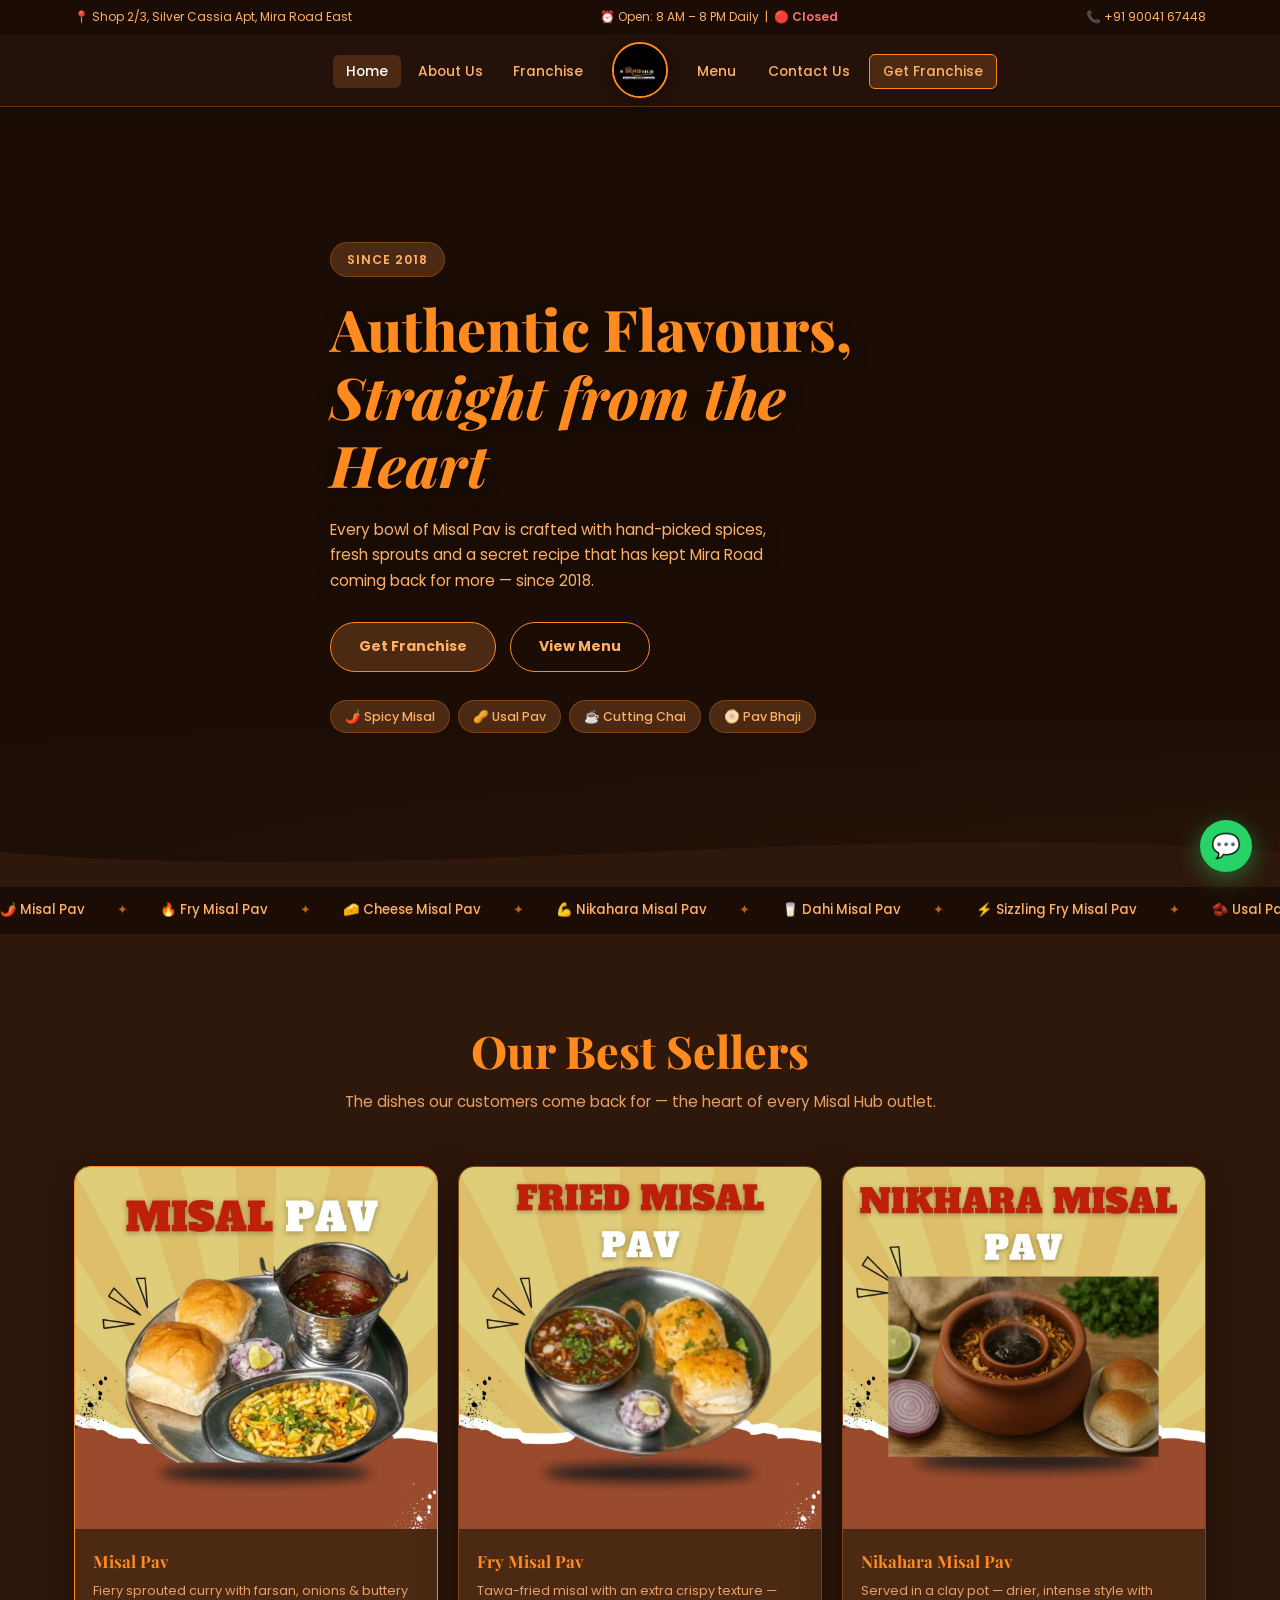
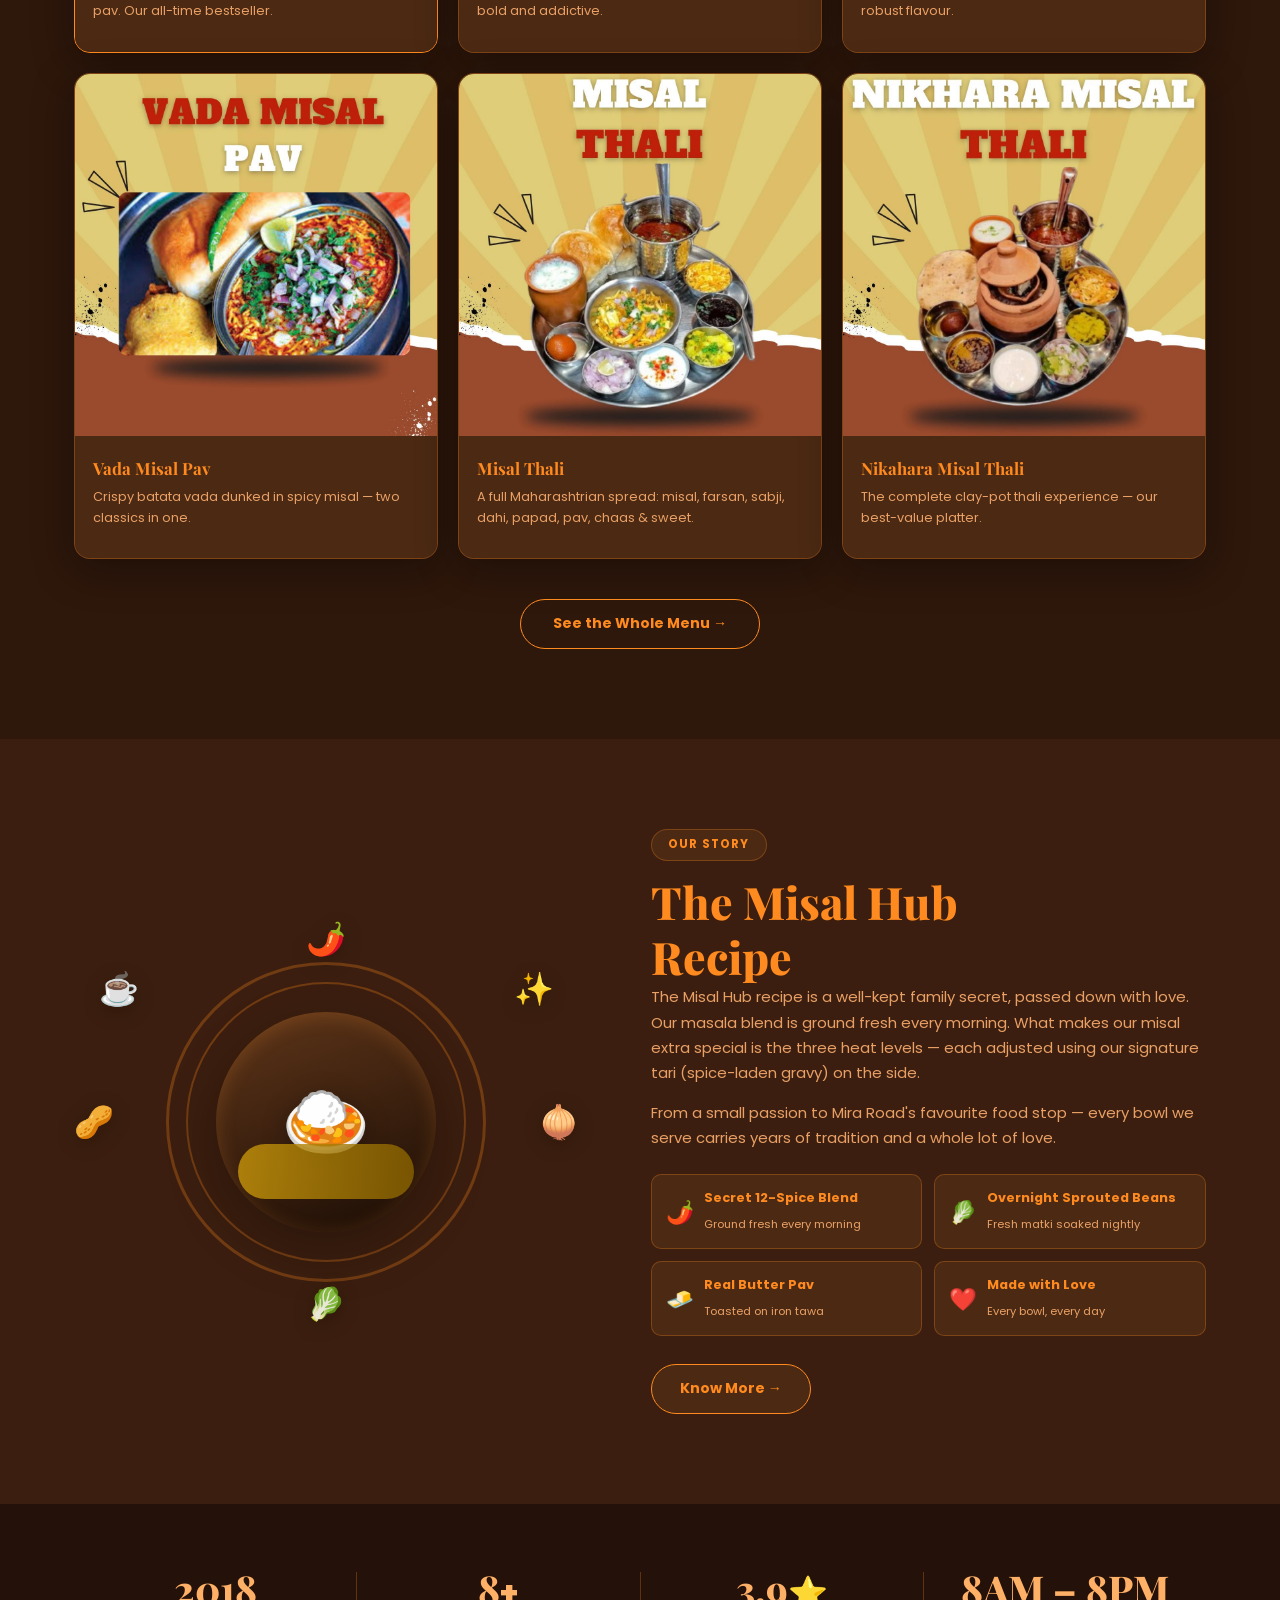
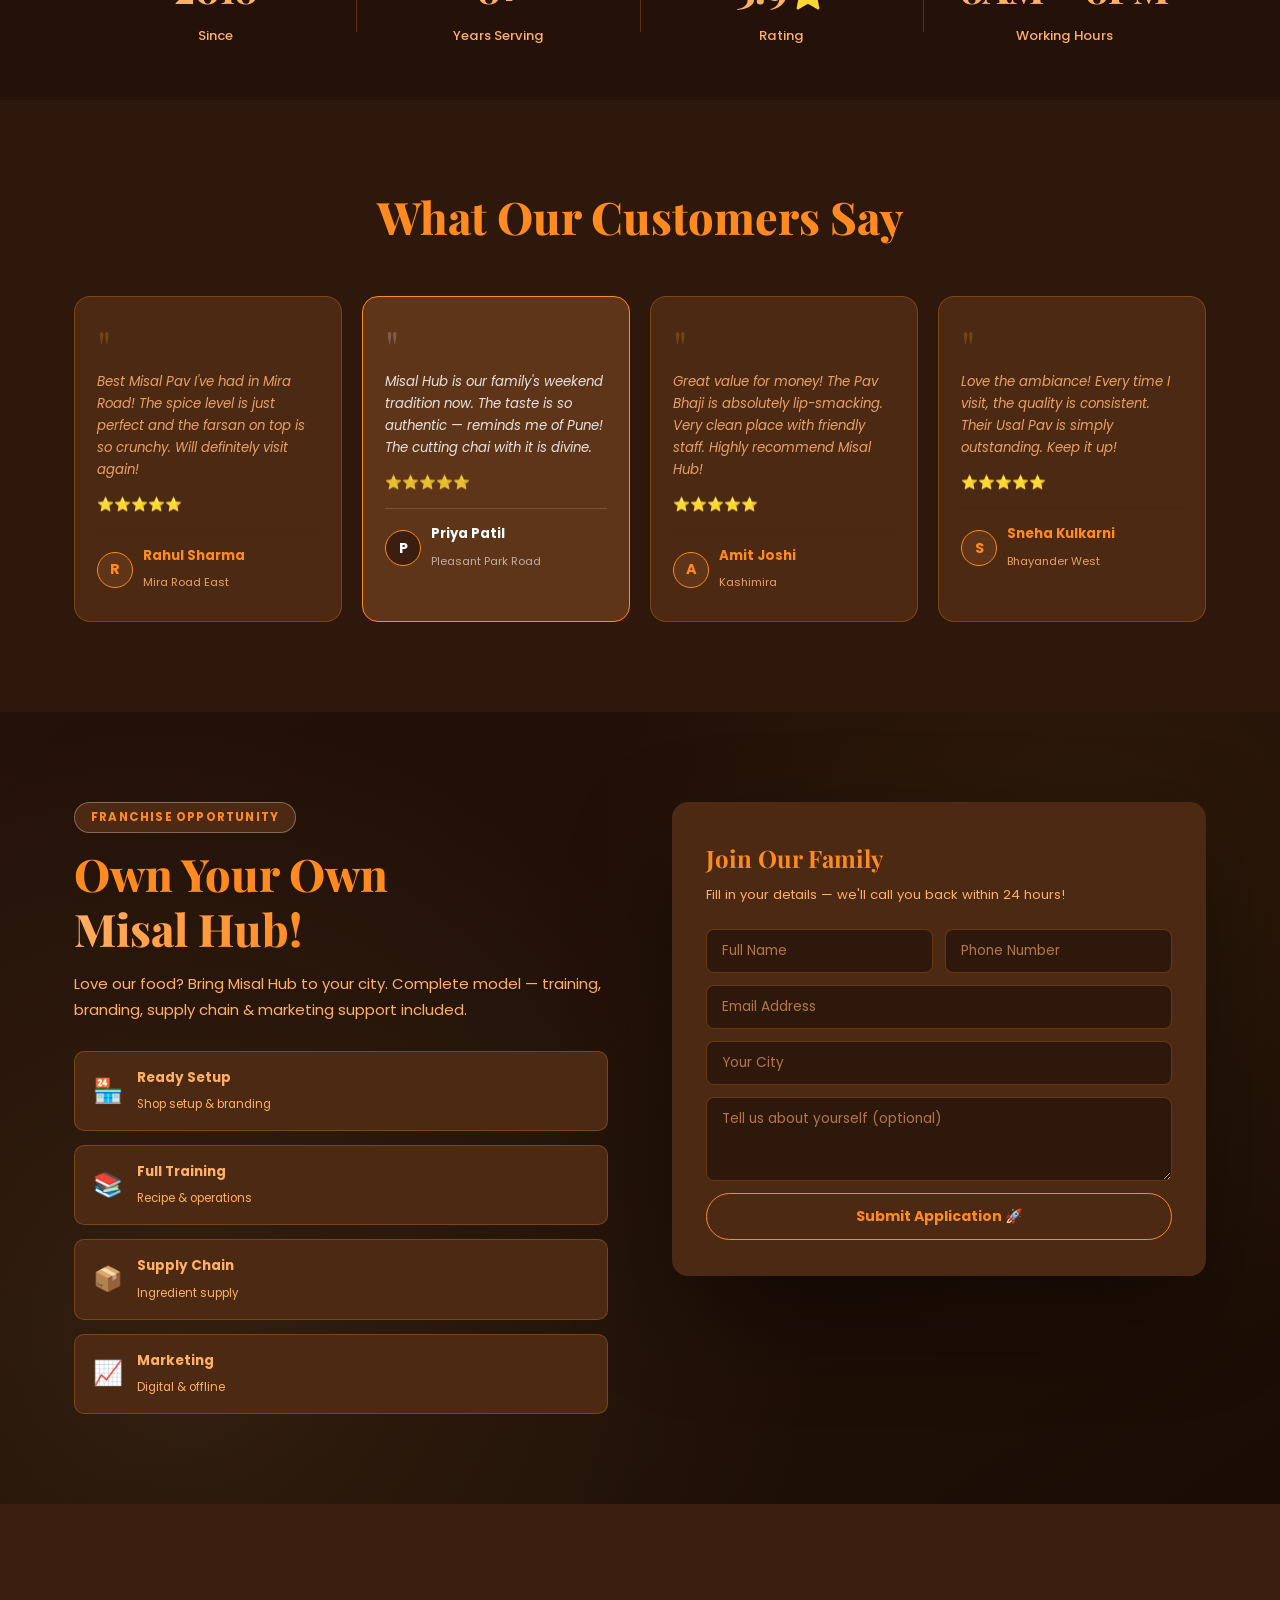
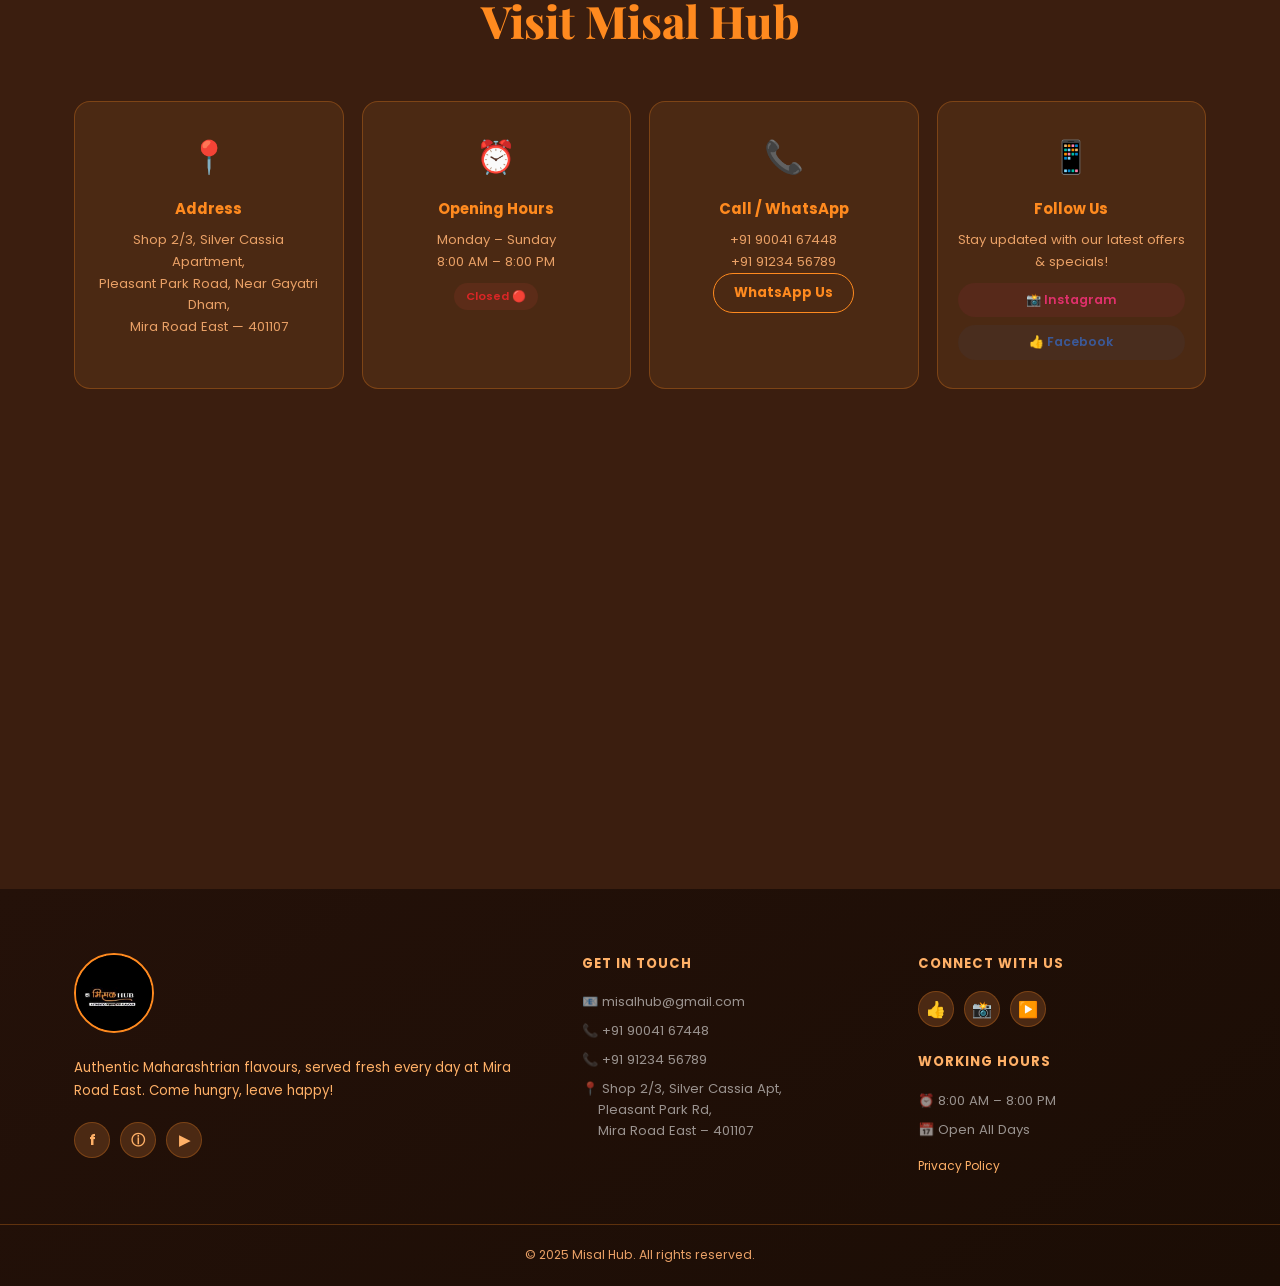
==== commit 5580447f: "Home hero: full-bleed background video Co-Authored-By: Claude Sonnet 5.5 <noreply@anthropic.com>" ====
--- a/index.html
+++ b/index.html
@@ -62,21 +62,12 @@
 
   <!-- ===== HERO ===== -->
   <section class="hero" id="home">
-    <div class="hero-bg-pattern"></div>
+    <!-- Full-bleed background video -->
+    <video class="hero-video" src="videos/misalhub-hero.mp4" autoplay muted loop playsinline preload="auto"></video>
+    <div class="hero-overlay"></div>
     <div class="container hero-grid">
 
-      <!-- Left: promo video / animated visual -->
-      <div class="hero-media">
-        <div class="hero-video-card">
-          <div class="hvc-inner">
-            <!-- AI promo video. To use a real video file instead, replace the iframe with:
-                 <video src="videos/misalhub.mp4" autoplay muted loop playsinline></video> -->
-            <iframe src="promo.html" title="Misal Hub promo video" loading="lazy" allow="autoplay"></iframe>
-          </div>
-        </div>
-      </div>
-
-      <!-- Right: text -->
+      <!-- Text -->
       <div class="hero-text">
         <div class="hero-eyebrow">Since 2018</div>
         <h1 class="hero-h1">
--- a/theme.css
+++ b/theme.css
@@ -183,3 +183,20 @@
 .founders-two { grid-template-columns: repeat(2, minmax(0, 320px)); justify-content: center; }
 .founder-photo { display: block; width: 100%; aspect-ratio: 3 / 4; object-fit: cover; }
 @media (max-width: 640px) { .founders-two { grid-template-columns: 1fr; } }
+
+/* ---------- Home hero: full-bleed video background ---------- */
+.hero { min-height: min(88vh, 780px); display: flex; flex-direction: column; justify-content: center; padding: 0; background: var(--brown-950); }
+.hero-video { position: absolute; inset: 0; width: 100%; height: 100%; object-fit: cover; z-index: 0; }
+.hero-overlay { position: absolute; inset: 0; z-index: 1; pointer-events: none;
+  background: linear-gradient(90deg, rgba(27,13,5,.88) 0%, rgba(27,13,5,.6) 45%, rgba(27,13,5,.25) 100%),
+              linear-gradient(0deg, rgba(46,23,11,1) 0%, rgba(46,23,11,0) 22%); }
+.hero-grid { position: relative; z-index: 2; grid-template-columns: 1fr; padding: 90px 24px 110px; }
+.hero-text { max-width: 620px; }
+.hero-wave { position: absolute; left: 0; right: 0; bottom: 0; z-index: 2; }
+@media (max-width: 1024px) {
+  .hero-grid { text-align: left; }
+  .hero-btns, .hero-pills { justify-content: flex-start; }
+  .hero-overlay { background: linear-gradient(0deg, rgba(27,13,5,.85), rgba(27,13,5,.55)); }
+}
+.hero-text { text-shadow: 0 2px 18px rgba(0,0,0,.65); }
+.hero-text .btn, .hero-pills span, .hero-eyebrow { text-shadow: none; }
